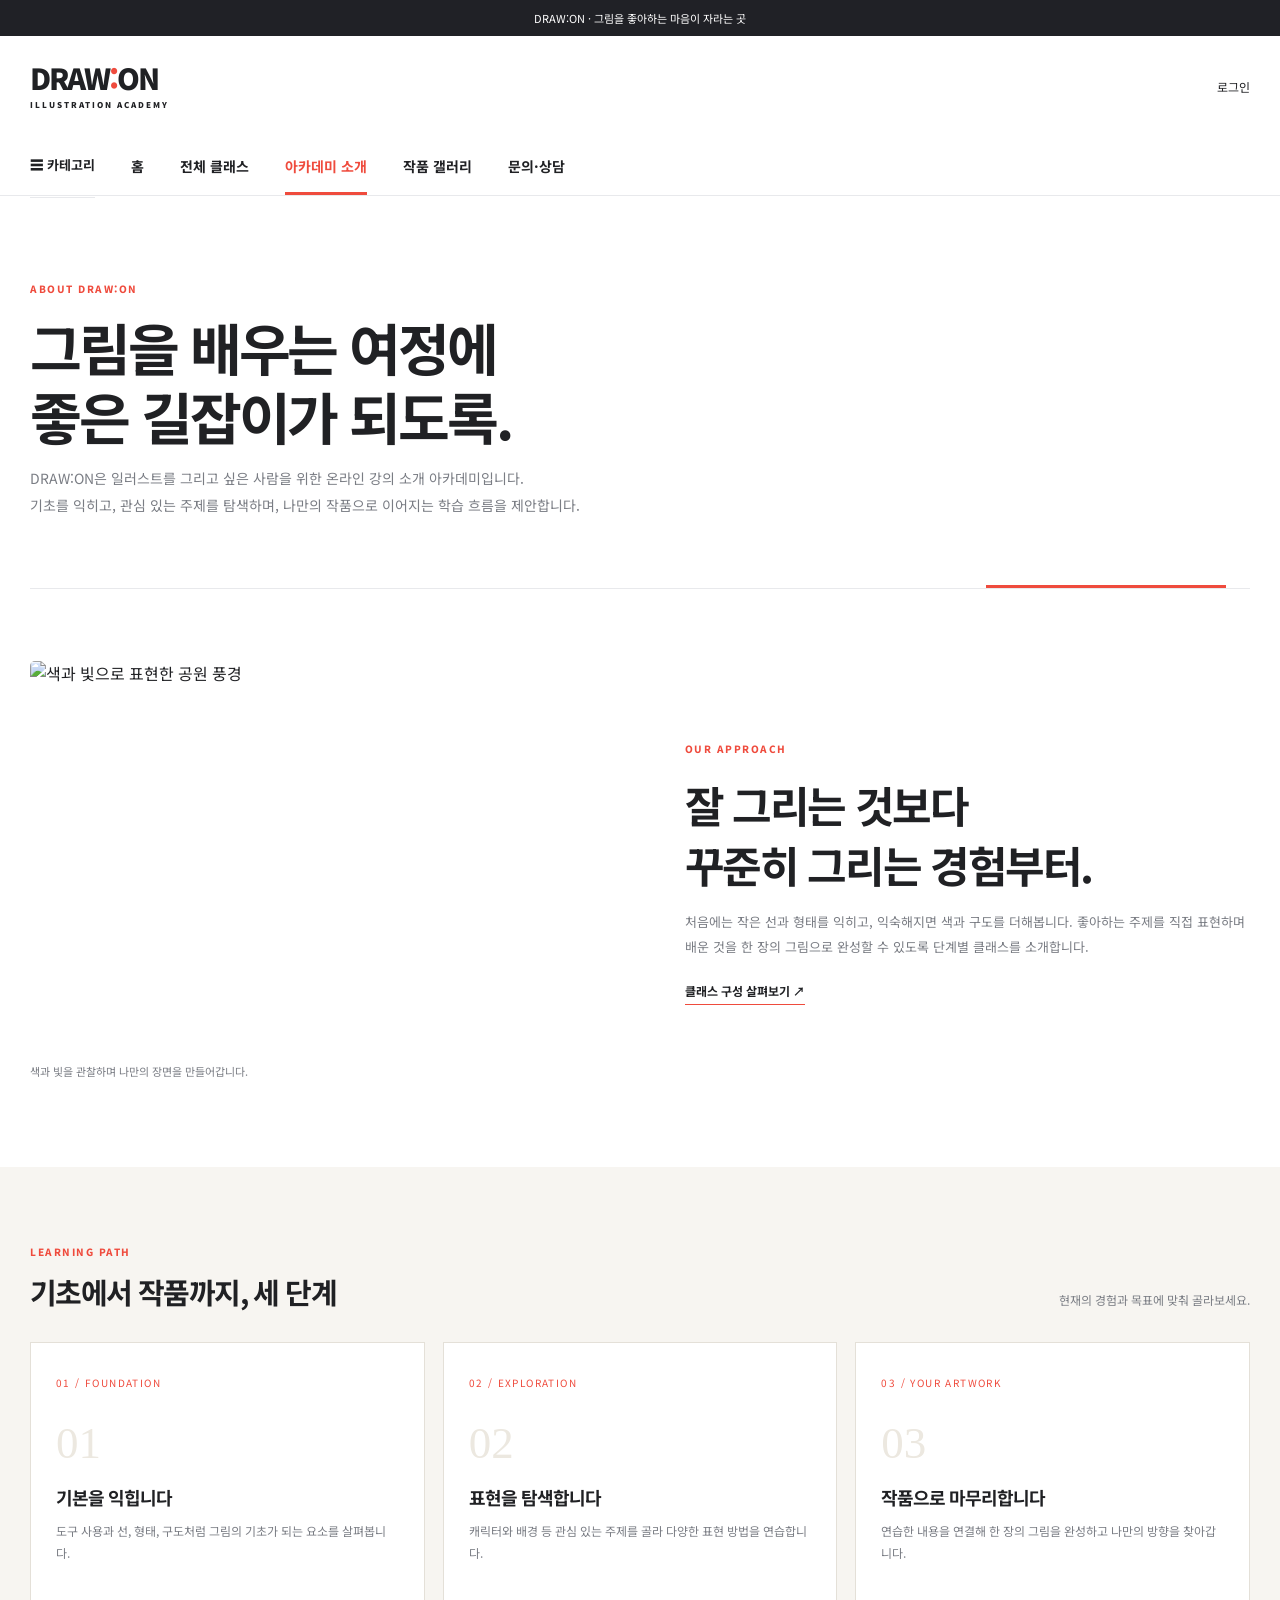
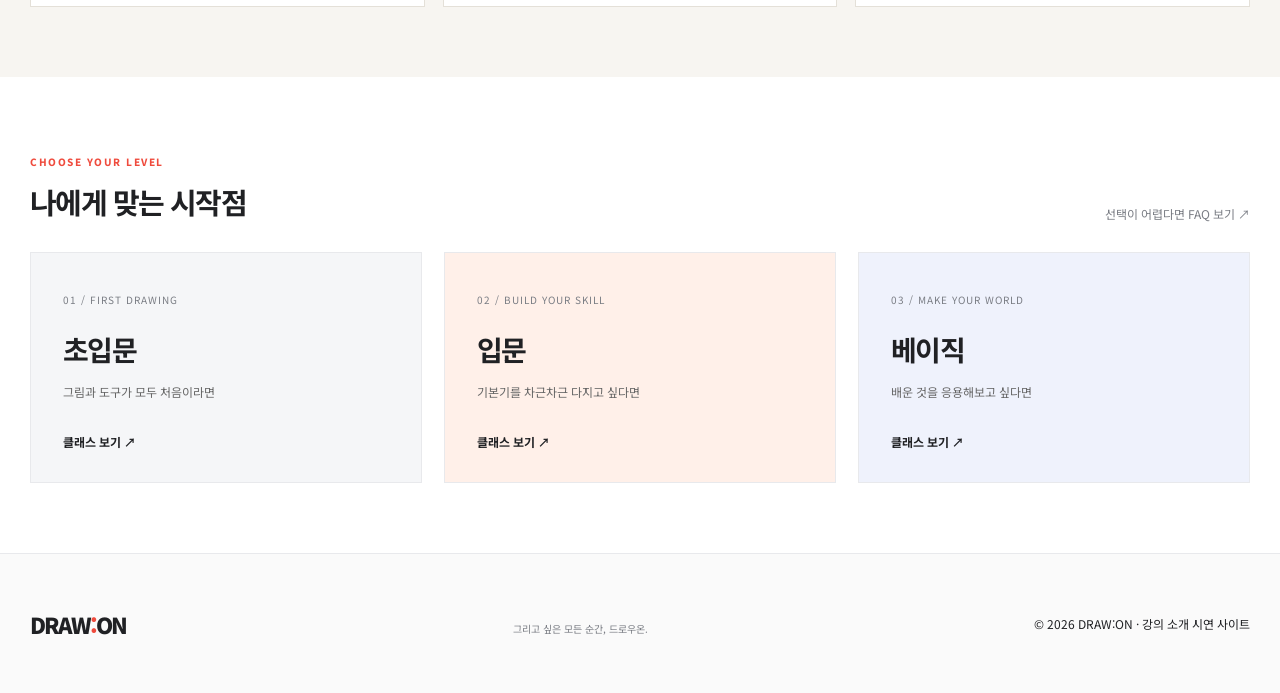
==== academy.html @ dd64b10f "10-23 / 13:17" ====
﻿<!doctype html>
<html lang="ko">
  <head>
    <meta charset="utf-8" />
    <meta name="viewport" content="width=device-width,initial-scale=1" />
    <title>아카데미 소개 | DRAW:ON</title>
    <link rel="icon" type="image/svg+xml" href="img2/favicon.svg" />
    <link rel="stylesheet" href="platform.css" />
  </head>
  <body>
    <div class="announcement">DRAW:ON · 그림을 좋아하는 마음이 자라는 곳</div>
    <header>
      <div class="header-inner">
        <a class="logo" href="index.html"
          >DRAW<span>:</span>ON<small>ILLUSTRATION ACADEMY</small></a
        ><a class="login-link" href="login.html">로그인</a>
      </div>
      <nav>
        <details class="category">
          <summary>☰ 카테고리</summary>
          <div class="mega-menu">
            <div>
              <b>그리고 싶은 것</b
              ><a href="classes.html#character">캐릭터 일러스트</a
              ><a href="classes.html#background">배경·컨셉 아트</a
              ><a href="classes.html#digital">디지털 드로잉</a>
            </div>
            <div>
              <b>나의 시작점</b><a href="classes.html#beginner">초입문 클래스</a
              ><a href="classes.html#beginner">입문 클래스</a
              ><a href="classes.html#beginner">베이직 클래스</a>
            </div>
            <div>
              <b>DRAW:ON</b><a href="gallery.html">작품 갤러리</a
              ><a href="support.html">문의·상담</a>
            </div>
          </div>
        </details>
        <a href="index.html">홈</a><a href="classes.html">전체 클래스</a
        ><a class="active" href="academy.html">아카데미 소개</a
        ><a href="gallery.html">작품 갤러리</a
        ><a href="support.html">문의·상담</a>
      </nav>
    </header>
    <main>
      <section class="page-intro wrap academy-page-intro">
        <span class="eyebrow">ABOUT DRAW:ON</span>
        <h1>그림을 배우는 여정에<br />좋은 길잡이가 되도록.</h1>
        <p>
          DRAW:ON은 일러스트를 그리고 싶은 사람을 위한 온라인 강의 소개
          아카데미입니다.<br />기초를 익히고, 관심 있는 주제를 탐색하며, 나만의
          작품으로 이어지는 학습 흐름을 제안합니다.
        </p>
      </section>
      <section class="wrap academy-overview">
        <figure>
          <img
            src="img2/dandelion_tea-7153125_1920.png"
            alt="색과 빛으로 표현한 공원 풍경"
          />
          <figcaption>
            색과 빛을 관찰하며 나만의 장면을 만들어갑니다.
          </figcaption>
        </figure>
        <div>
          <span class="eyebrow">OUR APPROACH</span>
          <h2>잘 그리는 것보다<br />꾸준히 그리는 경험부터.</h2>
          <p>
            처음에는 작은 선과 형태를 익히고, 익숙해지면 색과 구도를 더해봅니다.
            좋아하는 주제를 직접 표현하며 배운 것을 한 장의 그림으로 완성할 수
            있도록 단계별 클래스를 소개합니다.
          </p>
          <a class="text-link" href="classes.html">클래스 구성 살펴보기 ↗</a>
        </div>
      </section>
      <section class="academy-method">
        <div class="wrap">
          <div class="heading">
            <div>
              <span class="eyebrow">LEARNING PATH</span>
              <h2>기초에서 작품까지, 세 단계</h2>
            </div>
            <p>현재의 경험과 목표에 맞춰 골라보세요.</p>
          </div>
          <div class="academy-steps">
            <article>
              <span>01 / FOUNDATION</span>
              <div class="step-mark">01</div>
              <h3>기본을 익힙니다</h3>
              <p>
                도구 사용과 선, 형태, 구도처럼 그림의 기초가 되는 요소를
                살펴봅니다.
              </p>
            </article>
            <article>
              <span>02 / EXPLORATION</span>
              <div class="step-mark">02</div>
              <h3>표현을 탐색합니다</h3>
              <p>
                캐릭터와 배경 등 관심 있는 주제를 골라 다양한 표현 방법을
                연습합니다.
              </p>
            </article>
            <article>
              <span>03 / YOUR ARTWORK</span>
              <div class="step-mark">03</div>
              <h3>작품으로 마무리합니다</h3>
              <p>
                연습한 내용을 연결해 한 장의 그림을 완성하고 나만의 방향을
                찾아갑니다.
              </p>
            </article>
          </div>
        </div>
      </section>
      <section class="wrap academy-levels">
        <div class="heading">
          <div>
            <span class="eyebrow">CHOOSE YOUR LEVEL</span>
            <h2>나에게 맞는 시작점</h2>
          </div>
          <a href="support.html">선택이 어렵다면 FAQ 보기 ↗</a>
        </div>
        <div class="level-grid">
          <a class="level" href="classes.html#beginner"
            ><span>01 / FIRST DRAWING</span>
            <h3>초입문</h3>
            <p>그림과 도구가 모두 처음이라면</p>
            <b>클래스 보기 ↗</b></a
          ><a class="level" href="classes.html#beginner"
            ><span>02 / BUILD YOUR SKILL</span>
            <h3>입문</h3>
            <p>기본기를 차근차근 다지고 싶다면</p>
            <b>클래스 보기 ↗</b></a
          ><a class="level" href="classes.html#beginner"
            ><span>03 / MAKE YOUR WORLD</span>
            <h3>베이직</h3>
            <p>배운 것을 응용해보고 싶다면</p>
            <b>클래스 보기 ↗</b></a
          >
        </div>
      </section>
    </main>
    <footer>
      <a class="logo" href="index.html">DRAW<span>:</span>ON</a>
      <p>그리고 싶은 모든 순간, 드로우온.</p>
      <span>© 2026 DRAW:ON · 강의 소개 시연 사이트</span>
    </footer>
  </body>
</html>
---- platform.css ----
@import url("https://fonts.googleapis.com/css2?family=Noto+Sans+KR:wght@400;500;600;700;800;900&display=swap");
.mega-menu {
  display: none;
  position: absolute;
  left: 0;
  right: 0;
  top: 159px;
  z-index: 12;
  max-width: 1280px;
  margin: auto;
  padding: 30px;
  background: #fff;
  border: 1px solid var(--line);
  box-shadow: 0 18px 36px #20212416;
  grid-template-columns: repeat(4, 1fr);
  gap: 28px;
}
.mega-menu.open {
  display: grid;
}
.mega-menu div {
  display: flex;
  flex-direction: column;
  gap: 12px;
}
.mega-menu b {
  font-size: 13px;
  margin-bottom: 5px;
}
.mega-menu a {
  font-size: 12px;
  color: var(--muted);
}
.mega-menu a:hover {
  color: var(--accent);
}
.mega-promo {
  padding: 20px;
  background: #fff0ed;
}
.mega-promo span {
  font-size: 9px;
  color: var(--accent);
  letter-spacing: 1px;
}
.mega-promo strong {
  font-size: 18px;
  line-height: 1.5;
}
.category-toggle {
  border: 0;
  background: none;
  font-weight: 800;
  font-size: 14px;
  white-space: nowrap;
}
.category-toggle:hover {
  color: var(--accent);
}
:root {
  --ink: #202124;
  --muted: #7a7d84;
  --accent: #ef4b3d;
  --line: #e8e9ec;
}
html {
  scroll-behavior: smooth;
}
body {
  overflow-x: hidden;
}
.announcement {
  position: relative;
  overflow: hidden;
}
.announcement:after {
  content: "";
  position: absolute;
  inset: 0 auto 0 -35%;
  width: 25%;
  background: linear-gradient(90deg, transparent, #ffffff28, transparent);
  transform: skewX(-24deg);
  animation: shine 7s infinite;
}
.hero-visual img {
  animation: heroReveal 1s both;
}
.hero-text > * {
  animation: rise 0.65s both;
}
.hero-text > *:nth-child(2) {
  animation-delay: 0.08s;
}
.hero-text > *:nth-child(3) {
  animation-delay: 0.15s;
}
.hero-text > *:nth-child(4) {
  animation-delay: 0.22s;
}
.hero-text > *:nth-child(5) {
  animation-delay: 0.3s;
}
.hero:before {
  content: "✦";
  position: absolute;
  z-index: 2;
  top: 11%;
  left: 48%;
  font-size: 26px;
  color: #ffd27a;
  animation: float 4s ease-in-out infinite;
}
.quick-links a {
  transition:
    background 0.25s,
    color 0.25s,
    transform 0.25s;
}
.quick-links a:hover {
  background: #fff4ef;
  transform: translateY(-3px);
}
.quick-links a > b {
  transition: transform 0.3s;
}
.quick-links a:hover > b {
  transform: rotate(-12deg) scale(1.12);
}
.course-card {
  animation: rise 0.6s both;
  animation-delay: calc(var(--card-i, 0) * 55ms);
}
.course-card img {
  transition:
    transform 0.55s cubic-bezier(0.2, 0.8, 0.2, 1),
    filter 0.4s;
}
.course-card:hover img {
  transform: scale(1.08) rotate(-1deg);
  filter: saturate(1.12);
}
.card-bottom b {
  transition: transform 0.25s;
}
.course-card:hover .card-bottom b {
  transform: translate(4px, -4px);
}
.level {
  transition:
    transform 0.3s,
    box-shadow 0.3s;
}
.level:hover {
  transform: translateY(-7px);
  box-shadow: 0 18px 35px #1d24401a;
}
.art-strip a {
  overflow: hidden;
  border-radius: 5px;
}
.art-strip img {
  transition:
    transform 0.65s,
    filter 0.4s;
}
.art-strip a:hover img {
  transform: scale(1.07);
  filter: saturate(1.15);
}
.wide-banner {
  position: relative;
  overflow: hidden;
}
.wide-banner:before,
.wide-banner:after {
  content: "✳";
  position: absolute;
  font-size: 120px;
  color: #fff8;
  animation: spin 24s linear infinite;
}
.wide-banner:before {
  left: 7%;
  top: -30px;
}
.wide-banner:after {
  right: 8%;
  bottom: -52px;
}
.mega-menu {
  animation: drop 0.2s ease-out;
}
.button {
  transition:
    transform 0.2s,
    box-shadow 0.2s,
    background 0.2s;
}
.button:hover {
  transform: translateY(-3px);
  box-shadow: 0 10px 24px #ef4b3d40;
}
.page-intro {
  animation: rise 0.55s both;
}
.gallery-item {
  transition:
    transform 0.3s,
    box-shadow 0.3s;
}
.gallery-item:hover {
  transform: translateY(-5px);
  box-shadow: 0 12px 30px #17182020;
}
.gallery-item img {
  transition: transform 0.45s;
}
.gallery-item:hover img {
  transform: scale(1.035);
}
.login-art img {
  animation: heroReveal 1s both;
}
.course-info {
  animation: rise 0.55s both;
}
@keyframes rise {
  from {
    opacity: 0;
    transform: translateY(18px);
  }
  to {
    opacity: 1;
    transform: translateY(0);
  }
}
@keyframes heroReveal {
  from {
    opacity: 0.4;
    transform: scale(1.04);
  }
  to {
    opacity: 1;
    transform: scale(1);
  }
}
@keyframes float {
  0%,
  100% {
    transform: translateY(0) rotate(0);
  }
  50% {
    transform: translateY(-13px) rotate(18deg);
  }
}
@keyframes shine {
  0%,
  35% {
    left: -35%;
  }
  70%,
  100% {
    left: 120%;
  }
}
@keyframes spin {
  to {
    transform: rotate(360deg);
  }
}
@keyframes drop {
  from {
    opacity: 0;
    transform: translateY(-8px);
  }
  to {
    opacity: 1;
    transform: translateY(0);
  }
}
* {
  box-sizing: border-box;
}
body {
  margin: 0;
  font-family: "Noto Sans KR", sans-serif;
  color: var(--ink);
  background: #fff;
}
a {
  color: inherit;
  text-decoration: none;
}
button,
input,
select {
  font: inherit;
}
button,
a,
input,
select {
  touch-action: manipulation;
}
button {
  cursor: pointer;
}
img {
  display: block;
  width: 100%;
  object-fit: cover;
}
h1,
h2,
h3,
p {
  margin-top: 0;
}
h1,
h2,
h3 {
  letter-spacing: -0.055em;
}
p {
  line-height: 1.9;
}
button {
  color: inherit;
}
a:hover {
  color: var(--accent);
}
.announcement {
  padding: 10px 20px;
  background: #202126;
  color: #fff;
  text-align: center;
  font-size: 11px;
}
.announcement a {
  margin-left: 28px;
  color: #ffb9aa;
}
header {
  background: #fff;
  position: relative;
  z-index: 10;
  border-bottom: 1px solid var(--line);
}
.header-inner {
  max-width: 1280px;
  margin: auto;
  display: flex;
  align-items: center;
  gap: 60px;
  height: 100px;
  padding: 0 30px;
}
.logo {
  font-weight: 900;
  font-size: 29px;
  letter-spacing: -2px;
  line-height: 1;
}
.logo span {
  color: var(--accent);
}
.logo small {
  display: block;
  font-size: 8px;
  letter-spacing: 2px;
  margin-top: 9px;
}
.search {
  display: flex;
  max-width: 440px;
  flex: 1;
  border-bottom: 2px solid #25262a;
}
.search input {
  border: 0;
  width: 100%;
  padding: 12px 0;
  font-size: 13px;
  outline: none;
}
.search button {
  border: 0;
  background: none;
  font-size: 28px;
}
.login-link {
  margin-left: auto;
  font-size: 12px;
  white-space: nowrap;
}
nav {
  max-width: 1280px;
  margin: auto;
  display: flex;
  align-items: center;
  gap: 36px;
  padding: 0 30px;
  height: 59px;
  font-weight: 700;
  font-size: 14px;
}
nav > a {
  height: 100%;
  display: flex;
  align-items: center;
  position: relative;
}
nav .active:after {
  content: "";
  position: absolute;
  bottom: 0;
  height: 3px;
  background: var(--accent);
  width: 100%;
}
.nav-pick {
  margin-left: auto;
  font-size: 12px;
}
.nav-pick span {
  margin-left: 16px;
  font-size: 10px;
  color: var(--accent);
}
#menu {
  display: none;
}
.hero {
  display: grid;
  grid-template-columns: 1fr 1fr;
  background: #241f34;
  color: white;
  min-height: 520px;
  position: relative;
  overflow: hidden;
}
.hero-visual {
  grid-column: 2;
  grid-row: 1;
}
.hero-visual img {
  height: 100%;
  max-height: 600px;
  object-position: center;
}
.hero-text {
  grid-column: 1;
  grid-row: 1;
  padding: 65px 40px 35px max(30px, calc((100vw - 1220px) / 2));
  position: relative;
  background: linear-gradient(90deg, #241f34 85%, transparent);
  z-index: 1;
}
.tag {
  display: inline-block;
  font-size: 10px;
  letter-spacing: 1px;
  border: 1px solid #ffffff66;
  padding: 7px 10px;
}
.hero-overline {
  font-size: 13px;
  margin: 28px 0 12px;
  color: #f6bfb3;
}
.hero h1 {
  font-size: clamp(32px, 3.6vw, 53px);
  line-height: 1.35;
  margin-bottom: 18px;
  font-weight: 900;
}
.hero p:not(.hero-overline) {
  font-size: 13px;
  color: #d2cbd9;
}
.button {
  display: inline-flex;
  justify-content: center;
  align-items: center;
  padding: 16px 24px;
  background: var(--accent);
  color: #fff;
  border: 0;
  font-size: 13px;
  font-weight: 700;
  gap: 20px;
}
.button:hover {
  background: #cf382d;
  color: white;
}
.hero .button {
  margin-top: 12px;
  background: white;
  color: #24212d;
}
.slider-controls {
  display: flex;
  gap: 20px;
  align-items: center;
  margin-top: 30px;
  font-size: 11px;
}
.slider-controls button {
  border: 1px solid #ffffff50;
  background: none;
  color: white;
  width: 30px;
  height: 30px;
  border-radius: 50%;
}
.quick-links {
  max-width: 1220px;
  margin: 30px auto 0;
  display: grid;
  grid-template-columns: repeat(4, 1fr);
  border: 1px solid var(--line);
}
.quick-links a {
  display: flex;
  gap: 16px;
  align-items: center;
  padding: 24px;
  border-right: 1px solid var(--line);
  font-size: 13px;
}
.quick-links a:last-child {
  border: 0;
}
.quick-links b {
  font-size: 29px;
  color: var(--accent);
}
.quick-links span {
  flex: 1;
  font-weight: 700;
}
.quick-links small {
  display: block;
  color: var(--muted);
  font-size: 10px;
  font-weight: 400;
  margin-top: 5px;
}
.wrap {
  max-width: 1220px;
  margin: auto;
  padding: 70px 0;
}
.heading {
  display: flex;
  justify-content: space-between;
  align-items: end;
  gap: 20px;
  margin-bottom: 30px;
}
.heading h2 {
  font-size: 29px;
  margin: 9px 0 0;
}
.heading i {
  color: var(--accent);
  font-style: normal;
}
.heading > a,
.heading > p {
  font-size: 12px;
  margin: 0;
  color: var(--muted);
}
.eyebrow {
  font-size: 10px;
  font-weight: 800;
  letter-spacing: 1.5px;
  color: var(--accent);
}
.course-grid {
  display: grid;
  grid-template-columns: repeat(4, minmax(0, 1fr));
  gap: 22px;
}
.course-card {
  border: 1px solid var(--line);
  border-radius: 7px;
  overflow: hidden;
  transition:
    transform 0.2s,
    box-shadow 0.2s;
}
.course-card:hover {
  transform: translateY(-5px);
  box-shadow: 0 12px 24px #20212410;
  color: inherit;
}
.course-card img {
  aspect-ratio: 1.35;
  transition: transform 0.3s;
}
.course-card:hover img {
  transform: scale(1.025);
}
.card-body {
  padding: 19px;
}
.card-body small {
  color: var(--accent);
  font-size: 10px;
  font-weight: 700;
}
.card-body h3 {
  font-size: 17px;
  line-height: 1.6;
  margin: 9px 0;
  min-height: 54px;
}
.card-body p {
  font-size: 10px;
  color: var(--muted);
}
.card-bottom {
  border-top: 1px solid var(--line);
  padding-top: 14px;
  display: flex;
  justify-content: space-between;
  font-size: 11px;
}
.card-bottom b {
  color: var(--accent);
}
.wide-banner {
  text-align: center;
  background: #e8edff;
  padding: 44px 24px;
  color: #26316a;
}
.wide-banner span {
  font-size: 10px;
  letter-spacing: 2px;
}
.wide-banner h2 {
  font-size: 31px;
  margin: 12px;
}
.wide-banner a {
  font-size: 12px;
}
.level-grid {
  display: grid;
  grid-template-columns: repeat(3, 1fr);
  gap: 22px;
}
.level {
  background: #f5f6f8;
  padding: 32px;
}
.level:nth-child(2) {
  background: #fff0e9;
}
.level:nth-child(3) {
  background: #eff2fc;
}
.level > span {
  font-size: 10px;
  letter-spacing: 1px;
  color: var(--muted);
}
.level h3 {
  font-size: 28px;
  margin: 20px 0 12px;
}
.level p {
  font-size: 12px;
  color: #666;
}
.level b {
  font-size: 12px;
  display: block;
  margin-top: 30px;
}
.gallery-preview {
  background: #f7f7f8;
}
.art-strip {
  display: grid;
  grid-template-columns: repeat(3, 1fr);
  gap: 20px;
}
.art-strip img {
  height: 260px;
  border-radius: 5px;
}
.page-intro {
  padding-top: 65px;
  padding-bottom: 45px;
}
.page-intro h1 {
  font-size: 38px;
  margin: 15px 0;
}
.page-intro p {
  font-size: 13px;
  color: var(--muted);
}
.catalog {
  display: grid;
  grid-template-columns: 190px 1fr;
  gap: 40px;
  padding-top: 5px;
}
.catalog aside h3 {
  font-size: 14px;
  margin-top: 22px;
}
.catalog aside button {
  display: flex;
  justify-content: space-between;
  width: 100%;
  padding: 14px 12px;
  background: none;
  border: 0;
  text-align: left;
  font-size: 12px;
}
.catalog aside button.selected {
  background: #fff0ed;
  color: var(--accent);
  font-weight: 700;
}
.catalog select {
  width: 100%;
  padding: 12px;
  border: 1px solid var(--line);
  background: white;
  font-size: 12px;
}
.catalog .course-grid {
  grid-template-columns: repeat(3, minmax(0, 1fr));
}
.catalog-toolbar {
  display: flex;
  align-items: center;
  justify-content: space-between;
  margin-bottom: 20px;
  font-size: 12px;
}
.catalog-toolbar p {
  margin: 0;
}
.catalog-toolbar input {
  padding: 10px;
  border: 1px solid var(--line);
  font-size: 12px;
}
.empty {
  padding: 80px 20px;
  background: #f8f8f8;
  text-align: center;
  color: var(--muted);
}
.academy-hero {
  position: relative;
  background: #172b25;
  height: 490px;
  color: white;
  overflow: hidden;
}
.academy-hero img {
  height: 100%;
  opacity: 0.48;
  object-position: center 45%;
}
.academy-hero > div {
  position: absolute;
  inset: 0;
  display: flex;
  flex-direction: column;
  justify-content: center;
  align-items: center;
  text-align: center;
}
.academy-hero h1 {
  font-size: 48px;
  line-height: 1.4;
  margin: 18px;
}
.academy-hero p {
  font-size: 13px;
}
.academy-hero .eyebrow {
  color: #ffe29b;
}
.split {
  display: grid;
  grid-template-columns: 1fr 1fr;
  gap: 65px;
  align-items: center;
}
.split img {
  height: 430px;
  border-radius: 5px;
}
.split h2 {
  font-size: 34px;
  margin: 18px 0;
}
.split p {
  font-size: 13px;
  color: var(--muted);
  margin-bottom: 25px;
}
.masonry {
  columns: 3;
  column-gap: 24px;
  padding-top: 0;
}
.gallery-item {
  display: block;
  width: 100%;
  border: 0;
  padding: 0;
  margin-bottom: 25px;
  background: #f5f5f5;
  text-align: left;
  break-inside: avoid;
}
.gallery-item img {
  height: auto;
}
.gallery-item span {
  display: block;
  padding: 20px;
  font-size: 10px;
  color: var(--muted);
}
.gallery-item b {
  display: block;
  margin-top: 6px;
  color: var(--ink);
  font-size: 14px;
}
dialog {
  border: 0;
  padding: 25px;
  max-width: 85vw;
  max-height: 90vh;
}
dialog::backdrop {
  background: #000b;
}
dialog img {
  max-height: 72vh;
  object-fit: contain;
}
dialog p {
  font-size: 13px;
  margin: 15px 0 0;
}
#close-art {
  position: absolute;
  right: 5px;
  top: 0;
  background: white;
  border: 0;
  font-size: 28px;
}
.support-grid {
  display: grid;
  grid-template-columns: 1.4fr 1fr;
  gap: 70px;
  padding-top: 0;
}
.support-grid h2 {
  font-size: 24px;
}
details {
  border-bottom: 1px solid var(--line);
}
summary {
  display: flex;
  justify-content: space-between;
  gap: 20px;
  padding: 22px 0;
  font-size: 13px;
  cursor: pointer;
  list-style: none;
}
summary::-webkit-details-marker {
  display: none;
}
details p {
  font-size: 12px;
  color: var(--muted);
  padding-bottom: 15px;
}
.consult {
  background: #f5f6f8;
  padding: 30px;
}
.consult h2 {
  margin: 15px 0 25px;
}
label {
  display: block;
  font-size: 12px;
  font-weight: 600;
  margin: 15px 0;
}
label select,
label input {
  display: block;
  width: 100%;
  padding: 13px;
  margin-top: 9px;
  border: 1px solid #dadddf;
  background: white;
  border-radius: 2px;
  font-size: 12px;
}
.consult .button {
  width: 100%;
  margin-top: 15px;
}
.consult > p {
  font-size: 10px;
  color: var(--muted);
}
.breadcrumb {
  padding: 30px 0;
  font-size: 11px;
  color: var(--muted);
}
.course-detail {
  display: grid;
  grid-template-columns: 1.35fr 1fr;
  gap: 55px;
  padding-top: 0;
  align-items: start;
}
.course-detail > div > img {
  border-radius: 6px;
  max-height: 580px;
}
.course-info {
  position: sticky;
  top: 25px;
}
.course-info .tag {
  border-color: var(--accent);
  color: var(--accent);
}
.course-info > p {
  font-size: 13px;
  color: var(--muted);
  margin: 18px 0;
}
.course-info h1 {
  font-size: 33px;
  line-height: 1.45;
}
.course-info dl {
  display: grid;
  grid-template-columns: 100px 1fr;
  border-top: 1px solid var(--line);
  padding-top: 20px;
  gap: 14px;
  font-size: 12px;
}
.course-info dt {
  color: var(--muted);
}
.course-info dd {
  margin: 0;
}
.course-info .button,
.secondary-button {
  display: block;
  width: 100%;
  text-align: center;
  margin-top: 10px;
}
.secondary-button {
  padding: 15px;
  border: 1px solid var(--line);
  font-size: 12px;
}
.course-info > small {
  display: block;
  margin-top: 15px;
  font-size: 10px;
  color: var(--muted);
}
.lesson-overview {
  padding-top: 45px;
}
.lesson-overview h2 {
  font-size: 23px;
  margin-top: 30px;
}
.lesson-overview > p {
  font-size: 13px;
  color: var(--muted);
}
.login-layout {
  display: grid;
  grid-template-columns: 1fr 1fr;
  min-height: 650px;
}
.login-art {
  position: relative;
  background: #31294b;
}
.login-art img {
  height: 100%;
  position: absolute;
  opacity: 0.6;
}
.login-art > div {
  position: absolute;
  bottom: 55px;
  left: 12%;
  color: white;
}
.login-art span {
  font-size: 11px;
  letter-spacing: 2px;
}
.login-art h2 {
  font-size: 40px;
  margin: 16px 0;
}
.login-form {
  max-width: 400px;
  width: 100%;
  padding: 65px 25px;
  margin: auto;
}
.login-form h1 {
  font-size: 28px;
  margin: 35px 0 10px;
}
.login-form > p {
  font-size: 12px;
  color: var(--muted);
}
.demo-note {
  padding: 12px;
  background: #fff2eb;
  color: #9a5837;
  font-size: 10px;
  line-height: 1.8;
  margin: 25px 0;
}
.login-form .button {
  width: 100%;
  margin-top: 10px;
}
.login-form > a:last-child {
  font-size: 12px;
}
footer {
  border-top: 1px solid var(--line);
  padding: 45px max(25px, calc((100vw - 1220px) / 2));
  display: flex;
  justify-content: space-between;
  gap: 40px;
  background: #fafafa;
}
footer p {
  font-size: 10px;
  color: var(--muted);
  margin-top: 20px;
}
footer > div > a:not(.logo) {
  font-size: 11px;
  margin-right: 23px;
}
a:focus-visible,
button:focus-visible {
  outline: 3px solid #f0a99e;
  outline-offset: 4px;
}
@media (max-width: 1000px) {
  .wrap {
    margin: 0 25px;
  }
  .quick-links {
    margin: 25px;
  }
  .header-inner {
    gap: 30px;
  }
  .course-grid {
    grid-template-columns: repeat(2, 1fr);
  }
  .catalog .course-grid {
    grid-template-columns: repeat(2, 1fr);
  }
  .quick-links a {
    padding: 18px 12px;
  }
  .quick-links b {
    font-size: 22px;
  }
  .quick-links span {
    font-size: 11px;
  }
  nav {
    gap: 25px;
  }
  .nav-pick span {
    display: none;
  }
  .hero-text {
    padding-left: 30px;
  }
  .art-strip img {
    height: 210px;
  }
  .support-grid {
    gap: 30px;
  }
  .course-detail {
    gap: 30px;
  }
}
@media (max-width: 650px) {
  .announcement {
    font-size: 9px;
  }
  .announcement a {
    display: none;
  }
  .header-inner {
    height: 78px;
    padding: 0 20px;
    gap: 15px;
  }
  .logo {
    font-size: 25px;
  }
  .logo small {
    font-size: 6px;
  }
  .search {
    display: none;
  }
  .login-link {
    font-size: 10px;
  }
  #menu {
    display: block;
    border: 0;
    background: none;
    font-size: 23px;
  }
  nav {
    height: auto;
    padding: 0 20px;
    gap: 24px;
    overflow: auto;
    white-space: nowrap;
    font-size: 12px;
  }
  nav > a {
    padding: 17px 0;
  }
  .nav-pick {
    display: none;
  }
  nav.open {
    display: flex;
    flex-wrap: wrap;
    gap: 0;
  }
  nav.open > a {
    width: 50%;
    padding: 17px 12px;
  }
  .hero {
    display: flex;
    min-height: 590px;
    align-items: end;
  }
  .hero-visual {
    position: absolute;
    inset: 0;
  }
  .hero-visual img {
    height: 100%;
    max-height: none;
  }
  .hero:after {
    content: "";
    position: absolute;
    inset: 0;
    background: linear-gradient(0deg, #201b32 3%, #201b32bc 55%, #201b3210);
  }
  .hero-text {
    background: none;
    padding: 140px 25px 30px;
    z-index: 1;
  }
  .hero h1 {
    font-size: 37px;
  }
  .hero-overline {
    font-size: 11px;
  }
  .quick-links {
    grid-template-columns: 1fr 1fr;
    margin: 20px;
    border: 0;
    gap: 8px;
  }
  .quick-links a {
    border: 1px solid var(--line) !important;
    padding: 15px 10px;
    gap: 9px;
  }
  .quick-links a > b {
    font-size: 23px;
  }
  .wrap {
    margin: 0 20px;
    padding: 45px 0;
  }
  .heading {
    align-items: start;
    gap: 15px;
  }
  .heading h2 {
    font-size: 23px;
  }
  .heading > a {
    white-space: nowrap;
    font-size: 10px;
    margin-top: 25px;
  }
  .heading > p {
    display: none;
  }
  .course-grid {
    gap: 13px;
  }
  .card-body {
    padding: 13px;
  }
  .card-body h3 {
    font-size: 14px;
    min-height: 65px;
  }
  .card-body p {
    font-size: 9px;
  }
  .card-bottom {
    font-size: 9px;
  }
  .wide-banner {
    padding: 35px 20px;
  }
  .wide-banner h2 {
    font-size: 24px;
    line-height: 1.5;
  }
  .level-grid {
    grid-template-columns: 1fr;
    gap: 12px;
  }
  .level {
    padding: 25px;
  }
  .level h3 {
    margin: 12px 0;
    font-size: 24px;
  }
  .level b {
    margin-top: 20px;
  }
  .art-strip {
    gap: 10px;
    grid-template-columns: 1fr 1fr;
  }
  .art-strip a:last-child {
    display: none;
  }
  .art-strip img {
    height: 210px;
  }
  .page-intro h1 {
    font-size: 29px;
  }
  .page-intro p {
    font-size: 12px;
  }
  .catalog {
    display: block;
    padding-top: 0;
  }
  .catalog aside {
    display: flex;
    gap: 7px;
    flex-wrap: wrap;
    margin-bottom: 25px;
  }
  .catalog aside h3 {
    display: none;
  }
  .catalog aside button {
    width: auto;
    border: 1px solid var(--line);
    padding: 9px 12px;
  }
  .catalog aside button span {
    display: none;
  }
  .catalog aside select {
    width: 100%;
    margin-top: 8px;
  }
  .catalog-toolbar input {
    width: 145px;
  }
  .academy-hero {
    height: 430px;
  }
  .academy-hero h1 {
    font-size: 34px;
  }
  .split {
    grid-template-columns: 1fr;
    gap: 25px;
  }
  .split img {
    height: 310px;
  }
  .split h2 {
    font-size: 29px;
  }
  .masonry {
    columns: 2;
    column-gap: 12px;
  }
  .gallery-item {
    margin-bottom: 12px;
  }
  .gallery-item span {
    padding: 13px;
  }
  .gallery-item b {
    font-size: 11px;
  }
  .support-grid {
    grid-template-columns: 1fr;
    gap: 35px;
  }
  .course-detail {
    grid-template-columns: 1fr;
    gap: 30px;
  }
  .course-info {
    position: static;
    grid-row: 1;
  }
  .course-info h1 {
    font-size: 29px;
  }
  .breadcrumb {
    padding: 22px 0;
  }
  .login-layout {
    display: block;
    min-height: 0;
  }
  .login-art {
    display: none;
  }
  .login-form {
    padding: 45px 25px;
  }
  footer {
    flex-direction: column;
    padding: 35px 25px;
    gap: 15px;
  }
  footer > div > a:not(.logo) {
    font-size: 10px;
    margin-right: 12px;
  }
}
@media (prefers-reduced-motion: reduce) {
  * {
    transition: none !important;
  }
}
.top-ten {
  padding-top: 50px;
  padding-bottom: 70px;
}
.top-rail {
  display: grid;
  grid-auto-flow: column;
  grid-auto-columns: minmax(260px, 1fr);
  gap: 18px;
  overflow-x: auto;
  scroll-snap-type: x mandatory;
  padding: 4px 2px 16px;
}
.top-item {
  display: grid;
  grid-template-columns: 28px 115px 1fr;
  align-items: center;
  gap: 13px;
  border-top: 1px solid var(--line);
  padding-top: 16px;
  scroll-snap-align: start;
}
.top-item em {
  font: italic 20px Georgia;
  color: var(--accent);
}
.top-item img {
  width: 115px;
  height: 85px;
  border-radius: 4px;
}
.top-item div {
  min-width: 0;
}
.top-item small,
.top-item span {
  display: block;
  font-size: 9px;
  color: var(--muted);
}
.top-item b {
  display: block;
  font-size: 13px;
  line-height: 1.45;
  margin: 7px 0;
  white-space: normal;
}
.top-item:hover {
  color: var(--ink);
}
.top-item:hover b {
  color: var(--accent);
}
.review-band {
  display: grid;
  grid-template-columns: 270px 1fr;
  gap: 35px;
  align-items: center;
  background: #f5f6f8;
  padding: 48px max(25px, calc((100vw - 1220px) / 2));
  overflow: hidden;
}
.review-title h2 {
  font-size: 28px;
  line-height: 1.45;
  margin: 12px 0;
}
.review-title p {
  font-size: 10px;
  color: var(--muted);
}
.review-title button {
  border: 1px solid #cfd1d5;
  border-radius: 30px;
  background: white;
  padding: 9px 14px;
  font-size: 10px;
}
.review-window {
  overflow: hidden;
  mask-image: linear-gradient(
    90deg,
    transparent,
    #000 4%,
    #000 96%,
    transparent
  );
}
.review-track {
  display: flex;
  width: max-content;
  gap: 15px;
  animation: reviewScroll 42s linear infinite;
}
.review-track.paused,
.review-track.hover-paused {
  animation-play-state: paused;
}
.review-card {
  position: relative;
  background: white;
  border: 1px solid var(--line);
  border-radius: 7px;
  width: 260px;
  min-height: 175px;
  padding: 23px;
  box-shadow: 0 5px 15px #20212408;
}
.review-card > span {
  position: absolute;
  right: 17px;
  top: 8px;
  color: #f3d8d3;
  font: 48px Georgia;
}
.review-card h3 {
  font-size: 16px;
  margin: 8px 0;
}
.review-card p {
  font-size: 11px;
  line-height: 1.7;
  color: #65686d;
  min-height: 40px;
}
.review-card small {
  font-size: 9px;
  color: #96989d;
}
.review-card b {
  position: absolute;
  right: 17px;
  bottom: 18px;
  color: #f3a83a;
  font-size: 10px;
  letter-spacing: 1px;
}
@keyframes reviewScroll {
  to {
    transform: translateX(-50%);
  }
}
.review-window:focus-within .review-track {
  animation-play-state: paused;
}
@media (max-width: 650px) {
  .review-band {
    display: block;
    padding: 38px 20px;
  }
  .review-title {
    margin-bottom: 20px;
  }
  .review-title h2 {
    font-size: 23px;
  }
  .review-card {
    width: 235px;
    min-height: 165px;
  }
  .review-track {
    animation-duration: 34s;
  }
}
.hero-visual {
  position: relative;
  overflow: hidden;
}
.hero-visual:after {
  content: "";
  position: absolute;
  inset: -25%;
  background: linear-gradient(
    120deg,
    transparent 25%,
    #ffffff0b 50%,
    transparent 75%
  );
  transform: translateX(-100%);
  animation: heroLight 14s ease-in-out infinite;
  pointer-events: none;
}
.hero-visual img {
  animation:
    heroReveal 1s both,
    heroDrift 24s ease-in-out infinite alternate;
  transition:
    opacity 0.4s,
    filter 0.4s;
  transform-origin: center;
}
.hero-visual.changing img {
  opacity: 0.12;
  filter: blur(3px);
}
@keyframes heroDrift {
  from {
    transform: scale(1.015) translate3d(0, 0, 0);
  }
  to {
    transform: scale(1.055) translate3d(-1.2%, 0.5%, 0);
  }
}
@keyframes heroLight {
  0%,
  45% {
    transform: translateX(-100%);
  }
  75%,
  100% {
    transform: translateX(100%);
  }
}
@media (prefers-reduced-motion: reduce) {
  .hero-visual:after,
  .hero-visual img {
    animation: none !important;
  }
}
.hero-visual:after {
  opacity: 0.35;
}
.hero {
  height: 520px;
  min-height: 0;
  display: block;
  overflow: hidden;
  background: #201b32;
}
.hero-slides {
  height: 100%;
  position: relative;
}
.hero-slides figure {
  position: absolute;
  inset: 0;
  margin: 0;
  opacity: 0;
  animation: heroCycle 18s infinite;
}
.hero-slides figure:nth-child(2) {
  animation-delay: 6s;
}
.hero-slides figure:nth-child(3) {
  animation-delay: 12s;
}
.hero-slides figure img {
  height: 100%;
  object-fit: cover;
  object-position: center 40%;
  animation: heroPan 18s ease-in-out infinite;
}
.hero-slides figure:after {
  content: "";
  position: absolute;
  inset: 0;
  background: linear-gradient(
    90deg,
    #171629e8 0%,
    #171629a6 43%,
    transparent 82%
  );
}
.hero-slides figcaption {
  position: absolute;
  z-index: 1;
  left: max(30px, calc((100vw - 1220px) / 2));
  top: 50%;
  transform: translateY(-50%);
  color: white;
}
.hero-slides figcaption > span {
  font-size: 11px;
  letter-spacing: 2px;
  color: #ffb4a4;
}
.hero-slides h1 {
  font-size: clamp(34px, 4vw, 54px);
  line-height: 1.4;
  margin: 20px 0;
}
.hero-slides p {
  color: #eee;
  font-size: 13px;
}
.hero-dots {
  position: absolute;
  z-index: 2;
  bottom: 25px;
  left: 50%;
  display: flex;
  gap: 8px;
}
.hero-dots i {
  width: 7px;
  height: 7px;
  border-radius: 50%;
  background: #ffffff70;
  animation: dotCycle 18s infinite;
}
.hero-dots i:nth-child(2) {
  animation-delay: 6s;
}
.hero-dots i:nth-child(3) {
  animation-delay: 12s;
}
@keyframes heroCycle {
  0%,
  3% {
    opacity: 0;
  }
  7%,
  29% {
    opacity: 1;
  }
  34%,
  100% {
    opacity: 0;
  }
}
@keyframes heroPan {
  0%,
  34% {
    transform: scale(1.04) translateX(0);
  }
  34%,
  100% {
    transform: scale(1.04) translateX(-1.5%);
  }
}
@keyframes dotCycle {
  0%,
  30%,
  100% {
    background: #ffffff70;
    transform: scale(1);
  }
  8%,
  25% {
    background: #fff;
    transform: scale(1.4);
  }
}
.review-track {
  width: max-content;
  animation: reviewScroll 38s linear infinite;
}
.review-window:hover .review-track {
  animation-play-state: paused;
}
.gallery-grid {
  display: grid;
  grid-template-columns: repeat(3, 1fr);
  gap: 20px;
}
.gallery-grid figure {
  margin: 0;
}
.gallery-grid img {
  height: 260px;
  border-radius: 5px;
}
.gallery-grid figcaption {
  padding: 12px;
  font-size: 12px;
}
.filters {
  display: flex;
  gap: 10px;
  margin-bottom: 24px;
}
.filters a {
  padding: 9px 14px;
  border: 1px solid var(--line);
  border-radius: 30px;
  font-size: 12px;
}
.filters a:hover {
  background: #fff0ed;
  color: var(--accent);
}
@media (max-width: 650px) {
  .hero {
    height: 570px;
  }
  .hero-slides figure img {
    object-position: 58% center;
  }
  .hero-slides figcaption {
    left: 24px;
    right: 18px;
    top: 57%;
  }
  .hero-slides h1 {
    font-size: 34px;
  }
  .gallery-grid {
    grid-template-columns: repeat(2, 1fr);
    gap: 10px;
  }
  .gallery-grid img {
    height: 190px;
  }
}
@media (prefers-reduced-motion: reduce) {
  .hero-slides figure,
  .hero-slides figure img,
  .hero-dots i,
  .review-track {
    animation-play-state: paused;
  }
}

/* Keep the search action readable when the header flexes. */
@media (min-width: 651px) {
  .header-inner {
    gap: clamp(20px, 3.2vw, 60px);
  }
  .search {
    min-width: 0;
    max-width: 500px;
  }
  .search input {
    min-width: 0;
    flex: 1 1 auto;
  }
  .search button {
    flex: 0 0 auto;
    min-width: 76px;
    padding: 8px 12px;
    font-size: 14px;
    line-height: 1;
    white-space: nowrap;
    word-break: keep-all;
  }
  .login-link {
    margin-left: auto;
  }
}
@media (min-width: 651px) and (max-width: 1000px) {
  .header-inner {
    gap: 20px;
    padding: 0 22px;
  }
  .search {
    max-width: none;
  }
}

/* Remove the decorative floating star from the hero. */
.hero:before {
  content: none;
  display: none;
}
.hero-slides:before {
  content: none;
  display: none;
}

/* Shared polish for the static, multi-page academy site. */
header nav {
  position: relative;
}
nav > a,
nav > details > summary {
  display: flex;
  align-items: center;
  min-height: 52px;
  white-space: nowrap;
  transition: color 0.2s ease;
}
nav > a.active {
  color: var(--accent);
}
.category {
  position: relative;
}
.category > summary {
  cursor: pointer;
  list-style: none;
}
.category > summary::-webkit-details-marker {
  display: none;
}
.category[open] > summary,
.category > summary:hover {
  color: var(--accent);
}
.category .mega-menu {
  display: none;
  position: absolute;
  top: 100%;
  left: 0;
  right: auto;
  width: min(780px, calc(100vw - 40px));
  max-width: none;
  grid-template-columns: repeat(3, minmax(0, 1fr));
  padding: 28px;
  border: 1px solid var(--line);
  border-radius: 0 0 8px 8px;
  background: white;
  box-shadow: 0 20px 45px #20212418;
}
.category[open] .mega-menu {
  display: grid;
}
.category .mega-menu div {
  display: flex;
  flex-direction: column;
  gap: 13px;
}
.category .mega-menu b {
  font-size: 12px;
}
.category .mega-menu a {
  color: var(--muted);
  font-size: 12px;
}
.category .mega-menu a:hover {
  color: var(--accent);
}
.page-intro {
  position: relative;
  padding-top: 90px;
  padding-bottom: 62px;
  border-bottom: 1px solid var(--line);
}
.page-intro:after {
  content: "";
  position: absolute;
  right: 2%;
  bottom: 0;
  width: min(33vw, 330px);
  height: 3px;
  background: var(--accent);
}
.page-intro h1 {
  max-width: 850px;
  font-size: clamp(34px, 4.4vw, 58px);
  line-height: 1.22;
}
.page-intro p {
  font-size: 14px;
}
.filters a {
  transition: 0.2s ease;
}
.filters a:focus,
.filters a:hover {
  border-color: var(--accent);
  background: #fff0ed;
  color: var(--accent);
}
.gallery-grid figure {
  overflow: hidden;
  border-radius: 7px;
  background: #fff;
  box-shadow: 0 8px 24px #2021240d;
}
.gallery-grid img {
  transition: transform 0.5s ease;
}
.gallery-grid figure:hover img {
  transform: scale(1.035);
}
.gallery-grid figcaption {
  padding: 15px 17px 18px;
  color: var(--muted);
}
.course-detail {
  padding-top: 58px;
  padding-bottom: 88px;
}
.course-detail > div > img {
  width: 100%;
}
.course-info {
  padding: 30px;
  border: 1px solid var(--line);
  border-radius: 8px;
  background: #fff;
  box-shadow: 0 14px 34px #2021240d;
}
.course-info .tag {
  display: inline-block;
  padding: 7px 11px;
  border: 1px solid #f3bbb4;
  border-radius: 30px;
  font-size: 11px;
}
.lesson-overview details,
main.wrap details,
main > .wrap details {
  border-bottom: 1px solid var(--line);
  padding: 18px 2px;
}
details summary {
  cursor: pointer;
}
details summary::marker {
  color: var(--accent);
}
.lesson-overview details p,
main > .wrap details p {
  margin: 14px 0 0;
  color: var(--muted);
  font-size: 13px;
}
.academy-hero {
  min-height: 470px;
}
.academy-hero > div {
  max-width: 1220px;
}
.academy-hero h1 {
  font-size: clamp(38px, 5vw, 62px);
  line-height: 1.25;
}
.login-layout {
  background: #f8f6f2;
}
.login-art {
  min-height: 620px;
  overflow: hidden;
}
.login-art:after {
  content: "";
  position: absolute;
  inset: 0;
  background: linear-gradient(0deg, #171629d9, transparent 72%);
}
.login-art > div {
  z-index: 1;
}
.login-form {
  padding: 58px 34px;
}
.login-form label {
  display: block;
  margin: 18px 0;
  font-size: 12px;
  font-weight: 700;
}
.login-form input {
  display: block;
  width: 100%;
  height: 48px;
  margin-top: 8px;
  padding: 0 14px;
  border: 1px solid var(--line);
  border-radius: 4px;
  background: white;
  font-size: 13px;
}
.login-form input:focus {
  outline: 2px solid #ef4b3d55;
  border-color: var(--accent);
}
footer {
  align-items: center;
}
footer .logo {
  font-size: 22px;
}
footer > span {
  font-size: 12px;
}
@media (max-width: 1000px) {
  .wrap {
    margin-left: 24px;
    margin-right: 24px;
  }
  .course-grid {
    grid-template-columns: repeat(2, minmax(0, 1fr));
  }
  .header-inner {
    gap: 22px;
  }
  nav {
    gap: 20px;
    overflow-x: auto;
  }
}
@media (max-width: 650px) {
  .wrap {
    padding-top: 48px;
    padding-bottom: 48px;
  }
  .page-intro {
    padding-top: 58px;
    padding-bottom: 38px;
  }
  .page-intro h1 {
    font-size: 34px;
  }
  .page-intro:after {
    width: 28%;
  }
  nav {
    gap: 22px;
  }
  .category .mega-menu {
    position: fixed;
    top: 185px;
    left: 16px;
    grid-template-columns: 1fr 1fr;
    padding: 20px;
  }
  .gallery-grid {
    grid-template-columns: 1fr 1fr;
  }
  .gallery-grid img {
    height: 180px;
  }
  .course-detail {
    grid-template-columns: 1fr;
    gap: 24px;
  }
  .course-info {
    position: static;
  }
  .academy-hero {
    min-height: 400px;
  }
  .login-layout {
    grid-template-columns: 1fr;
  }
  .login-art {
    min-height: 300px;
  }
  .login-form {
    padding: 48px 26px;
  }
  footer {
    flex-wrap: wrap;
  }
}

/* Academy story and support guidance pages */
.academy-intro {
  display: grid;
  grid-template-columns: 0.9fr 1.1fr;
  align-items: center;
  gap: clamp(35px, 7vw, 100px);
  padding-top: 100px;
  padding-bottom: 100px;
}
.academy-intro-copy h2 {
  margin: 18px 0;
  font-size: clamp(30px, 3.4vw, 44px);
  line-height: 1.4;
}
.academy-intro-copy p {
  max-width: 440px;
  color: var(--muted);
  font-size: 14px;
}
.academy-image {
  margin: 0;
}
.academy-image img {
  width: 100%;
  height: 360px;
  border-radius: 6px;
}
.academy-image figcaption {
  padding-top: 12px;
  color: var(--muted);
  font-size: 11px;
}
.academy-method {
  background: #f7f5f1;
}
.academy-steps {
  display: grid;
  grid-template-columns: repeat(3, 1fr);
  gap: 18px;
}
.academy-steps article {
  position: relative;
  min-height: 265px;
  padding: 25px;
  border: 1px solid #e4e0d8;
  background: white;
}
.academy-steps article > span {
  font-size: 10px;
  letter-spacing: 1.4px;
  color: var(--accent);
}
.step-mark {
  margin: 29px 0 18px;
  color: #ece8e0;
  font-family: Georgia, serif;
  font-size: 45px;
  line-height: 1;
}
.academy-steps h3 {
  margin-bottom: 10px;
  font-size: 18px;
}
.academy-steps p {
  margin: 0;
  color: var(--muted);
  font-size: 12px;
}
.academy-levels .level {
  display: block;
  border: 1px solid var(--line);
}
.academy-cta {
  padding: 72px 20px;
  background: #202126;
  color: white;
  text-align: center;
}
.academy-cta h2 {
  margin: 13px 0;
  font-size: clamp(28px, 4vw, 42px);
}
.academy-cta p {
  color: #c3c3c7;
  font-size: 13px;
}
.academy-cta .eyebrow {
  color: #ffb4a4;
}
.academy-cta .button {
  margin-top: 14px;
  background: var(--accent);
  color: white;
}
.support-intro {
  padding-bottom: 40px;
}
.support-shortcuts {
  display: flex;
  flex-wrap: wrap;
  gap: 10px;
  margin-top: 30px;
}
.support-shortcuts a {
  padding: 12px 16px;
  border: 1px solid var(--line);
  border-radius: 3px;
  background: #fff;
  font-size: 12px;
}
.support-shortcuts b {
  padding-left: 15px;
  color: var(--accent);
}
.support-layout {
  display: grid;
  grid-template-columns: minmax(0, 1.5fr) minmax(280px, 0.8fr);
  align-items: start;
  gap: clamp(35px, 6vw, 80px);
  padding-top: 55px;
}
.support-faq .heading {
  align-items: end;
}
.support-faq .heading h2 {
  margin-top: 10px;
}
.faq-count {
  color: var(--muted);
  font-size: 11px;
}
.support-faq details {
  border-top: 1px solid var(--line);
  border-bottom: 0;
}
.support-faq summary {
  align-items: center;
  padding: 22px 4px;
}
.support-faq summary span {
  display: flex;
  align-items: center;
  gap: 14px;
  font-weight: 700;
}
.support-faq summary i {
  color: var(--accent);
  font-size: 10px;
  font-style: normal;
  letter-spacing: 1px;
}
.support-faq summary > b {
  color: var(--accent);
  font-size: 19px;
  font-weight: 400;
  transition: transform 0.2s;
}
.support-faq details[open] summary > b {
  transform: rotate(45deg);
}
.support-faq details p {
  padding: 0 35px 18px;
  margin: 0;
  font-size: 13px;
}
.support-aside {
  padding: 28px;
  border: 1px solid var(--line);
  background: #f8f6f2;
}
.support-aside h2 {
  margin: 13px 0;
  font-size: 27px;
  line-height: 1.4;
}
.support-aside > p {
  color: var(--muted);
  font-size: 12px;
}
.support-action {
  display: flex;
  align-items: center;
  gap: 14px;
  padding: 16px 0;
  border-top: 1px solid #e3dfd7;
}
.support-action:hover {
  color: var(--accent);
}
.support-icon {
  display: grid;
  place-items: center;
  width: 38px;
  height: 38px;
  flex: none;
  border-radius: 50%;
  background: white;
  color: var(--accent);
}
.support-action > span:nth-child(2) {
  flex: 1;
}
.support-action b,
.support-action small {
  display: block;
}
.support-action b {
  font-size: 12px;
}
.support-action small {
  margin-top: 4px;
  color: var(--muted);
  font-size: 10px;
}
.support-action > strong {
  color: var(--accent);
}
.demo-notice {
  margin-top: 16px;
  padding: 15px;
  background: #fff;
}
.demo-notice b {
  font-size: 11px;
}
.demo-notice p {
  margin: 6px 0 0;
  color: var(--muted);
  font-size: 10px;
}
.support-bottom {
  display: flex;
  justify-content: space-between;
  align-items: center;
  gap: 25px;
  margin-top: 25px;
  padding: 48px max(24px, calc((100vw - 1220px) / 2));
  background: #fff0ed;
}
.support-bottom h2 {
  margin: 8px 0;
  font-size: 27px;
}
.support-bottom p {
  margin: 0;
  color: var(--muted);
  font-size: 12px;
}
.support-bottom .button {
  background: var(--accent);
  color: white;
  white-space: nowrap;
}
@media (max-width: 800px) {
  .academy-intro {
    grid-template-columns: 1fr;
    gap: 28px;
    padding-top: 65px;
    padding-bottom: 65px;
  }
  .academy-image img {
    height: clamp(230px, 55vw, 360px);
  }
  .support-layout {
    grid-template-columns: 1fr;
  }
  .support-aside {
    order: -1;
  }
}
@media (max-width: 650px) {
  .academy-steps {
    grid-template-columns: 1fr;
  }
  .academy-steps article {
    min-height: 220px;
  }
  .support-shortcuts {
    gap: 7px;
  }
  .support-shortcuts a {
    padding: 10px;
    font-size: 11px;
  }
  .support-faq summary {
    gap: 8px;
    padding: 18px 2px;
    font-size: 12px;
  }
  .support-faq summary span {
    gap: 9px;
  }
  .support-faq details p {
    padding: 0 25px 16px;
  }
  .support-bottom {
    align-items: flex-start;
    flex-direction: column;
  }
}

/* Keep the academy page aligned with the site's inner-page system. */
.academy-page-intro {
  padding-top: 78px;
  padding-bottom: 55px;
}
.academy-page-intro:after {
  width: min(24vw, 240px);
}
.academy-overview {
  display: grid;
  grid-template-columns: 1fr 1fr;
  align-items: center;
  gap: clamp(35px, 7vw, 95px);
  padding-top: 72px;
  padding-bottom: 88px;
}
.academy-overview figure {
  margin: 0;
}
.academy-overview img {
  width: 100%;
  height: 390px;
  border-radius: 5px;
}
.academy-overview figcaption {
  padding-top: 12px;
  color: var(--muted);
  font-size: 11px;
}
.academy-overview h2 {
  margin: 16px 0;
  font-size: clamp(30px, 3.5vw, 43px);
  line-height: 1.4;
}
.academy-overview p {
  color: var(--muted);
  font-size: 13px;
}
.text-link {
  display: inline-block;
  margin-top: 10px;
  padding-bottom: 5px;
  border-bottom: 1px solid var(--accent);
  font-size: 12px;
  font-weight: 700;
}
.gallery-note {
  display: flex;
  justify-content: space-between;
  margin-top: 28px;
  padding-top: 14px;
  border-top: 1px solid var(--line);
  color: var(--muted);
  font-size: 10px;
  letter-spacing: 0.08em;
}
.gallery-note span {
  color: var(--accent);
}
.gallery-end {
  padding: 30px 20px 70px;
  text-align: center;
}
.gallery-end p {
  margin: 0 0 8px;
  color: var(--muted);
  font-size: 12px;
}
.gallery-end a {
  font-size: 13px;
  font-weight: 700;
}
.gallery-end a:hover {
  color: var(--accent);
}
@media (max-width: 800px) {
  .academy-overview {
    grid-template-columns: 1fr;
  }
  .academy-overview img {
    height: clamp(240px, 55vw, 390px);
  }
}
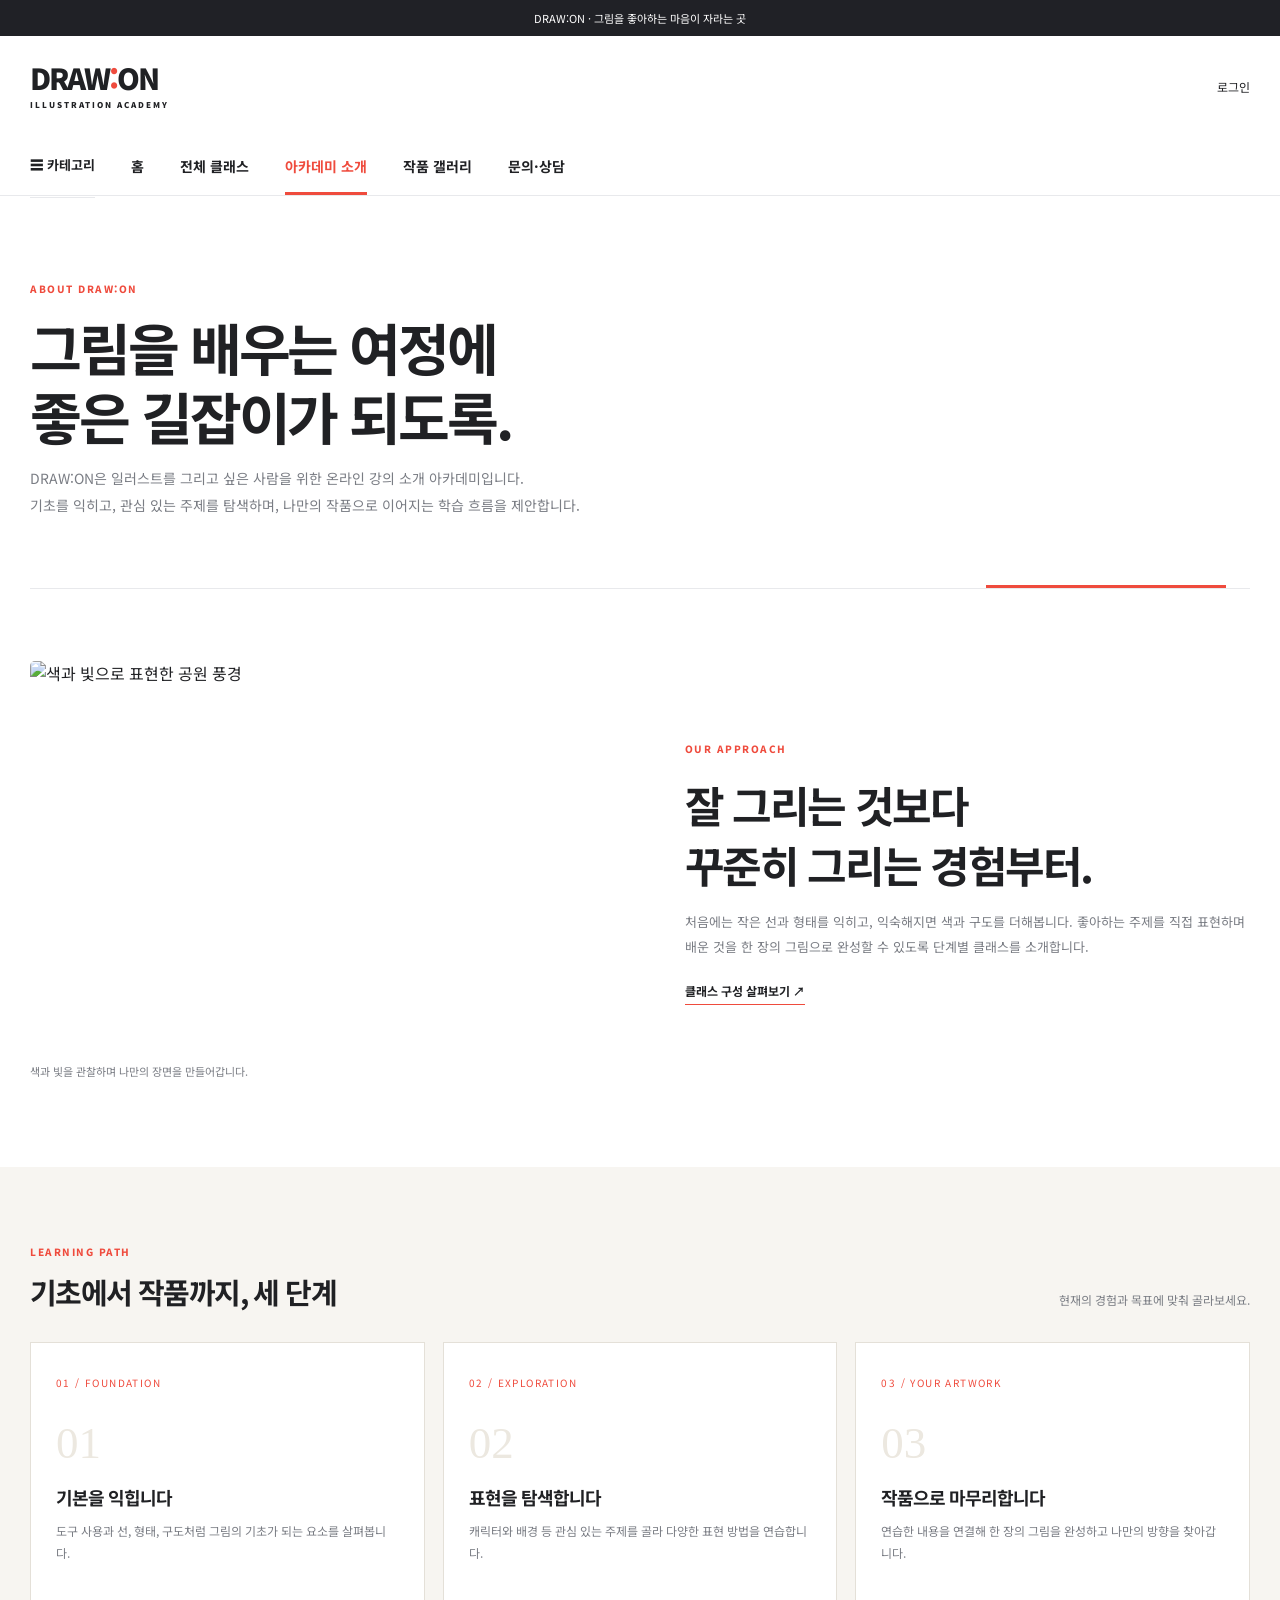
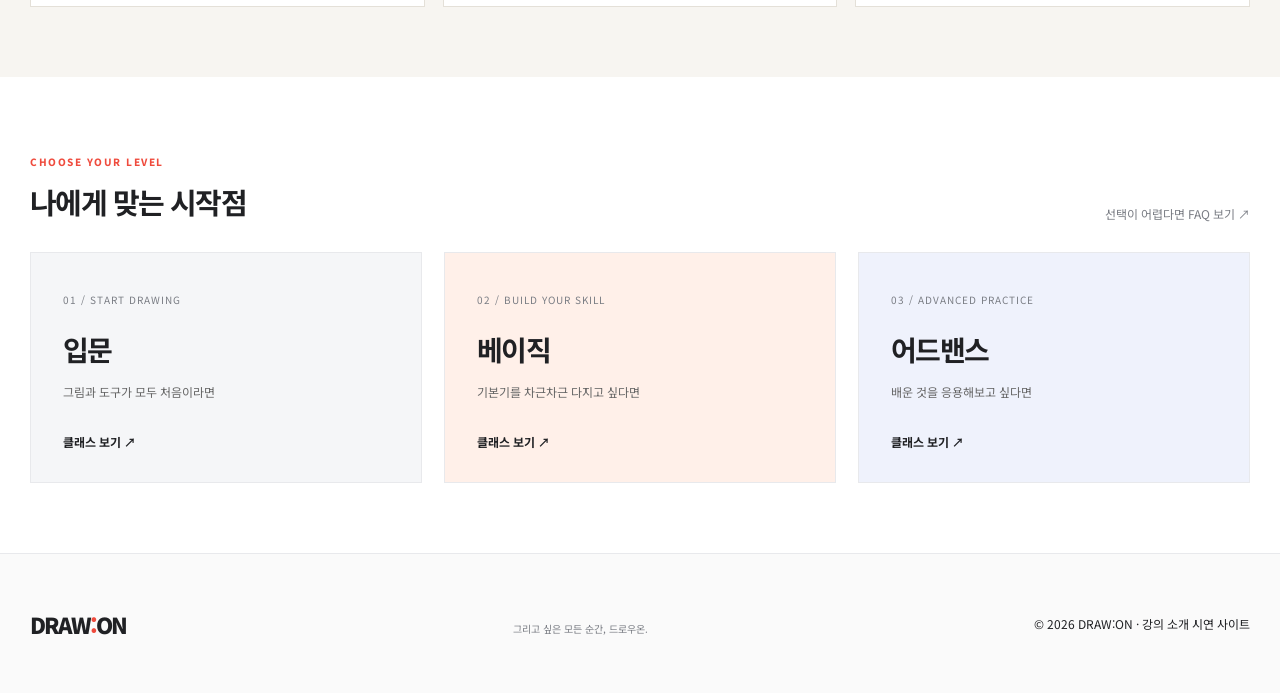
==== commit 03d0c88d: "10-23 / 13:25" ====
--- a/academy.html
+++ b/academy.html
@@ -1,4 +1,4 @@
-﻿<!doctype html>
+<!doctype html>
 <html lang="ko">
   <head>
     <meta charset="utf-8" />
@@ -26,9 +26,9 @@
               ><a href="classes.html#digital">디지털 드로잉</a>
             </div>
             <div>
-              <b>나의 시작점</b><a href="classes.html#beginner">초입문 클래스</a
-              ><a href="classes.html#beginner">입문 클래스</a
-              ><a href="classes.html#beginner">베이직 클래스</a>
+              <b>나의 시작점</b><a href="classes.html#beginner">입문 클래스</a
+              ><a href="classes.html#beginner">베이직 클래스</a
+              ><a href="classes.html#beginner">어드밴스 클래스</a>
             </div>
             <div>
               <b>DRAW:ON</b><a href="gallery.html">작품 갤러리</a
@@ -123,18 +123,18 @@
         </div>
         <div class="level-grid">
           <a class="level" href="classes.html#beginner"
-            ><span>01 / FIRST DRAWING</span>
-            <h3>초입문</h3>
+            ><span>01 / START DRAWING</span>
+            <h3>입문</h3>
             <p>그림과 도구가 모두 처음이라면</p>
             <b>클래스 보기 ↗</b></a
           ><a class="level" href="classes.html#beginner"
             ><span>02 / BUILD YOUR SKILL</span>
-            <h3>입문</h3>
+            <h3>베이직</h3>
             <p>기본기를 차근차근 다지고 싶다면</p>
             <b>클래스 보기 ↗</b></a
           ><a class="level" href="classes.html#beginner"
-            ><span>03 / MAKE YOUR WORLD</span>
-            <h3>베이직</h3>
+            ><span>03 / ADVANCED PRACTICE</span>
+            <h3>어드밴스</h3>
             <p>배운 것을 응용해보고 싶다면</p>
             <b>클래스 보기 ↗</b></a
           >
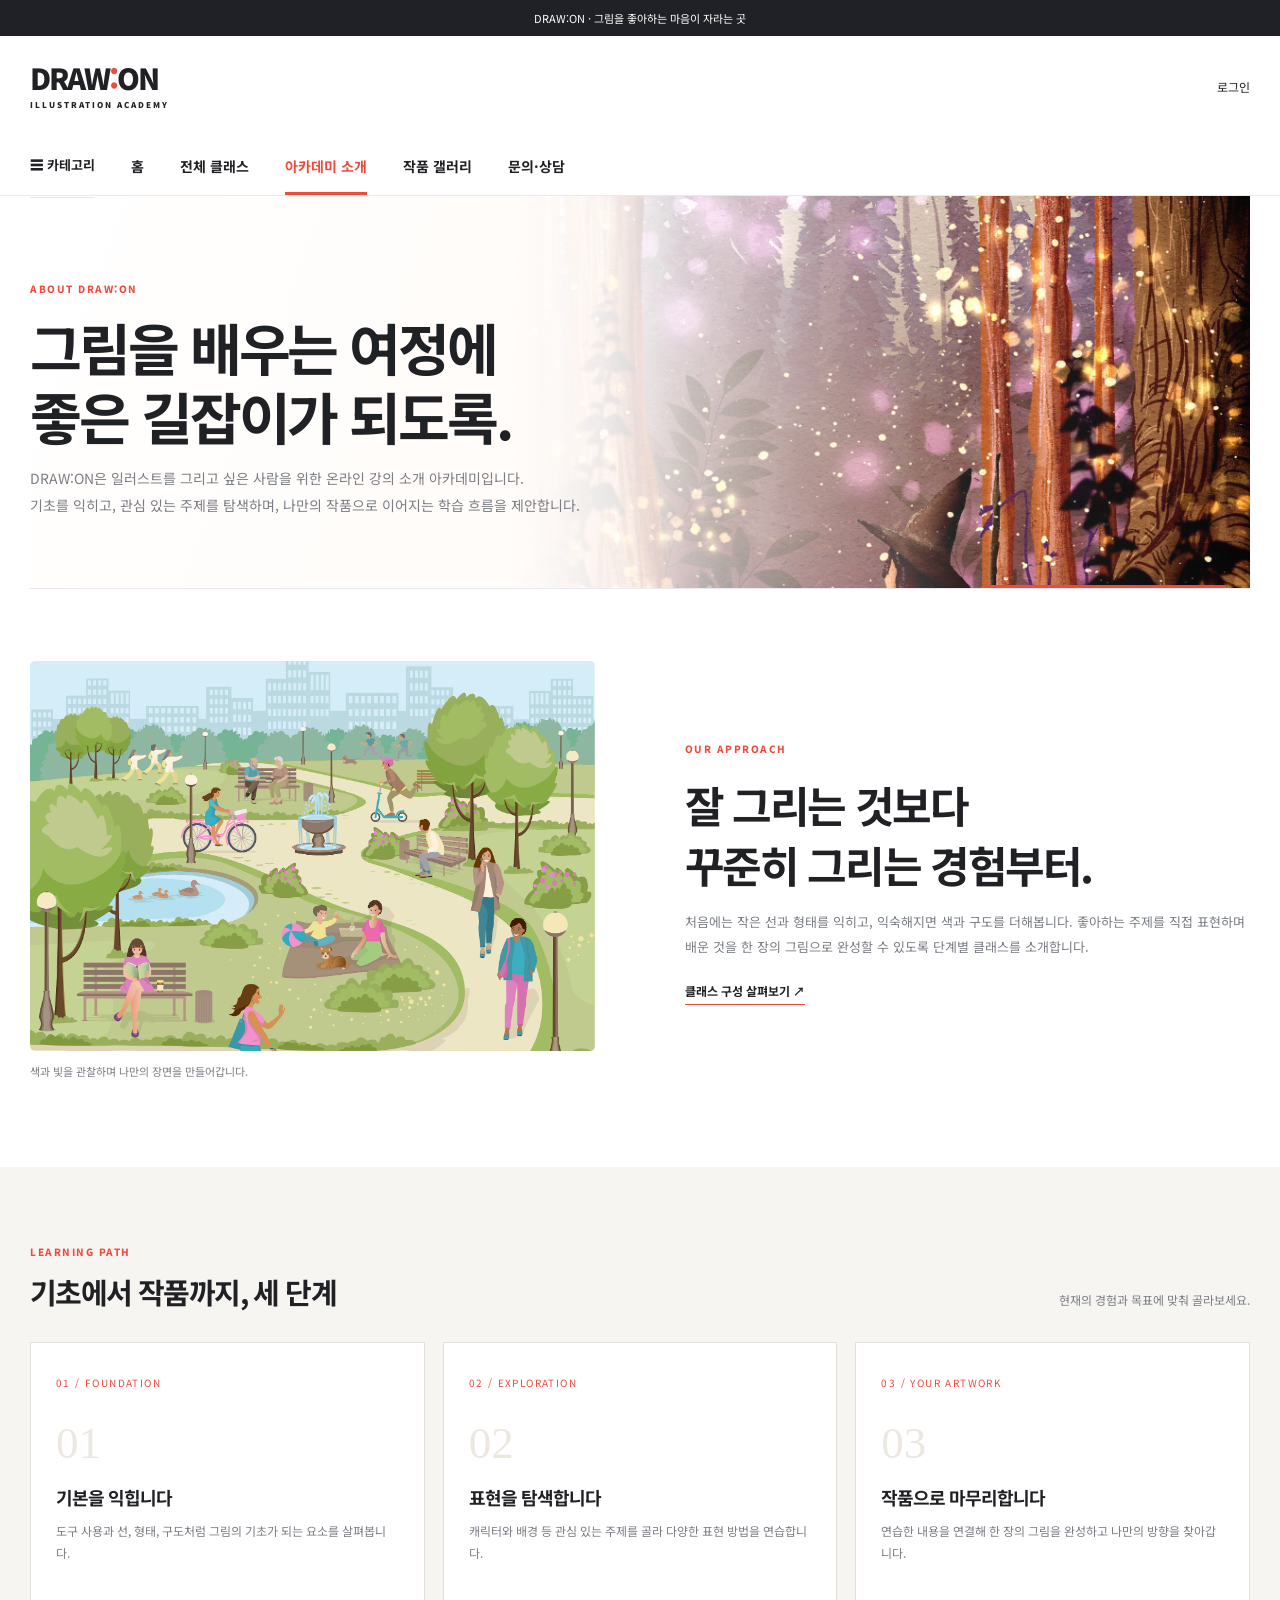
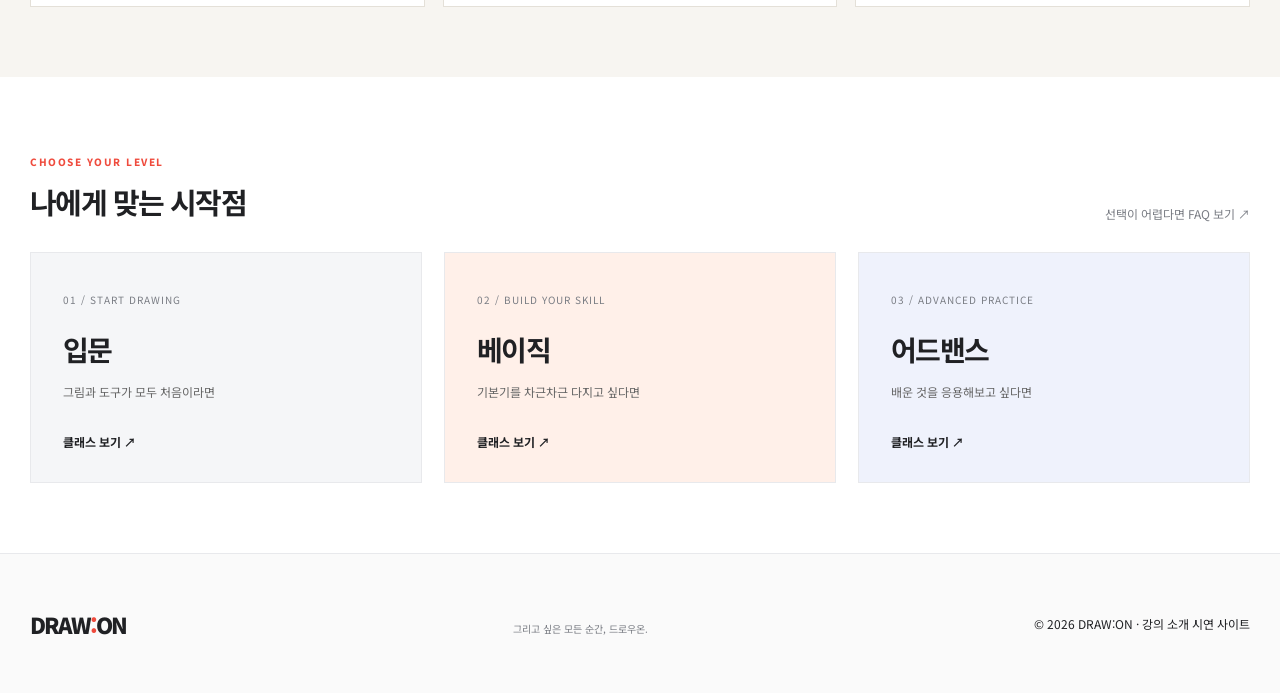
==== commit a397f407: "10-23 / 14:14" ====
--- a/academy.html
+++ b/academy.html
@@ -43,7 +43,7 @@
       </nav>
     </header>
     <main>
-      <section class="page-intro wrap academy-page-intro">
+      <section class="page-intro wrap visual-intro academy-page-intro">
         <span class="eyebrow">ABOUT DRAW:ON</span>
         <h1>그림을 배우는 여정에<br />좋은 길잡이가 되도록.</h1>
         <p>
@@ -55,7 +55,7 @@
       <section class="wrap academy-overview">
         <figure>
           <img
-            src="img2/dandelion_tea-7153125_1920.png"
+            src="img2/dandelion_tea-park-7153125_1920.png"
             alt="색과 빛으로 표현한 공원 풍경"
           />
           <figcaption>
--- a/platform.css
+++ b/platform.css
@@ -1644,6 +1644,52 @@
 .hero-slides figure:nth-child(3) {
   animation-delay: 12s;
 }
+.hero-pick {
+  position: absolute;
+  width: 1px;
+  height: 1px;
+  overflow: hidden;
+  clip-path: inset(50%);
+}
+.hero:has(.hero-pick:checked) .hero-slides figure {
+  animation-name: heroCycleImmediate;
+  animation-duration: 20s;
+}
+.hero:has(.hero-pick:checked) .hero-dots i {
+  animation-name: dotCycleImmediate;
+  animation-duration: 20s;
+}
+#hero-pick-1:checked ~ .hero-slides figure:nth-child(1),
+#hero-pick-2:checked ~ .hero-slides figure:nth-child(2),
+#hero-pick-3:checked ~ .hero-slides figure:nth-child(3) {
+  animation-name: heroCycleSelected;
+  animation-delay: 0s;
+}
+#hero-pick-1:checked ~ .hero-slides figure:nth-child(2),
+#hero-pick-2:checked ~ .hero-slides figure:nth-child(3),
+#hero-pick-3:checked ~ .hero-slides figure:nth-child(1) {
+  animation-delay: 8s;
+}
+#hero-pick-1:checked ~ .hero-slides figure:nth-child(3),
+#hero-pick-2:checked ~ .hero-slides figure:nth-child(1),
+#hero-pick-3:checked ~ .hero-slides figure:nth-child(2) {
+  animation-delay: 14s;
+}
+#hero-pick-1:checked ~ .hero-controls .hero-dots i:nth-child(1),
+#hero-pick-2:checked ~ .hero-controls .hero-dots i:nth-child(2),
+#hero-pick-3:checked ~ .hero-controls .hero-dots i:nth-child(3) {
+  animation-delay: 0s;
+}
+#hero-pick-1:checked ~ .hero-controls .hero-dots i:nth-child(2),
+#hero-pick-2:checked ~ .hero-controls .hero-dots i:nth-child(3),
+#hero-pick-3:checked ~ .hero-controls .hero-dots i:nth-child(1) {
+  animation-delay: 8s;
+}
+#hero-pick-1:checked ~ .hero-controls .hero-dots i:nth-child(3),
+#hero-pick-2:checked ~ .hero-controls .hero-dots i:nth-child(1),
+#hero-pick-3:checked ~ .hero-controls .hero-dots i:nth-child(2) {
+  animation-delay: 14s;
+}
 .hero-slides figure img {
   height: 100%;
   object-fit: cover;
@@ -1683,15 +1729,22 @@
   color: #eee;
   font-size: 13px;
 }
-.hero-dots {
+.hero-controls {
   position: absolute;
-  z-index: 2;
+  z-index: 3;
   bottom: 25px;
   left: 50%;
+  transform: translateX(-50%);
+  display: flex;
+  align-items: center;
+  gap: 10px;
+}
+.hero-dots {
   display: flex;
   gap: 8px;
 }
 .hero-dots i {
+  display: block;
   width: 7px;
   height: 7px;
   border-radius: 50%;
@@ -1704,6 +1757,42 @@
 .hero-dots i:nth-child(3) {
   animation-delay: 12s;
 }
+.hero-arrow label {
+  display: none;
+  width: 22px;
+  height: 22px;
+  align-items: center;
+  justify-content: center;
+  border: 1px solid #ffffff75;
+  border-radius: 50%;
+  color: #fff;
+  font-size: 8px;
+  line-height: 1;
+  cursor: pointer;
+  transition:
+    background 0.2s ease,
+    transform 0.2s ease;
+}
+.hero-arrow label:hover {
+  background: #ffffff35;
+  transform: scale(1.08);
+}
+.hero-prev .prev-default,
+.hero-next .next-default {
+  display: flex;
+}
+.hero:has(.hero-pick:checked) .prev-default,
+.hero:has(.hero-pick:checked) .next-default {
+  display: none;
+}
+#hero-pick-1:checked ~ .hero-controls .prev-from-1,
+#hero-pick-2:checked ~ .hero-controls .prev-from-2,
+#hero-pick-3:checked ~ .hero-controls .prev-from-3,
+#hero-pick-1:checked ~ .hero-controls .next-from-1,
+#hero-pick-2:checked ~ .hero-controls .next-from-2,
+#hero-pick-3:checked ~ .hero-controls .next-from-3 {
+  display: flex;
+}
 @keyframes heroCycle {
   0%,
   3% {
@@ -1716,6 +1805,41 @@
   34%,
   100% {
     opacity: 0;
+  }
+}
+@keyframes heroCycleImmediate {
+  0% {
+    opacity: 0;
+  }
+  3%,
+  24% {
+    opacity: 1;
+  }
+  30%,
+  100% {
+    opacity: 0;
+  }
+}
+@keyframes heroCycleSelected {
+  0%,
+  40% {
+    opacity: 1;
+  }
+  44%,
+  100% {
+    opacity: 0;
+  }
+}
+@keyframes dotCycleImmediate {
+  0%,
+  24% {
+    background: #fff;
+    transform: scale(1.4);
+  }
+  30%,
+  100% {
+    background: #ffffff70;
+    transform: scale(1);
   }
 }
 @keyframes heroPan {
@@ -1942,6 +2066,44 @@
 .page-intro p {
   font-size: 14px;
 }
+.visual-intro {
+  min-height: 350px;
+  padding-right: 35%;
+  isolation: isolate;
+  overflow: hidden;
+  background: linear-gradient(110deg, #fff 0%, #fffaf5 72%, #f7f3ed 100%);
+}
+.visual-intro::before {
+  content: "";
+  position: absolute;
+  z-index: -1;
+  inset: 0 0 0 auto;
+  width: 62%;
+  background-image:
+    linear-gradient(
+      90deg,
+      #fff 0%,
+      rgba(255, 255, 255, 0.82) 18%,
+      rgba(255, 255, 255, 0.12) 62%,
+      rgba(255, 255, 255, 0.02) 100%
+    ),
+    var(--intro-art);
+  background-size: cover;
+  background-position: center 43%;
+  mask-image: linear-gradient(90deg, transparent, #000 26%);
+}
+.classes-page-intro {
+  --intro-art: url("img2/betidraws-halloween-9846822_1920.jpg");
+}
+.academy-page-intro {
+  --intro-art: url("img2/betidraws-magic-9699390_1920.jpg");
+}
+.gallery-page-intro {
+  --intro-art: url("img2/betidraws-halloween-10461278_1920.png");
+}
+.support-intro {
+  --intro-art: url("img2/betidraws-fairy-9607376_1920.jpg");
+}
 .filters a {
   transition: 0.2s ease;
 }
@@ -2090,6 +2252,34 @@
     padding-top: 58px;
     padding-bottom: 38px;
   }
+  .visual-intro {
+    min-height: 310px;
+    padding-right: 12px;
+    padding-bottom: 54px;
+  }
+  .visual-intro::before {
+    inset: auto 0 0 auto;
+    width: 100%;
+    height: 58%;
+    background-image:
+      linear-gradient(
+        180deg,
+        #fff 0%,
+        rgba(255, 255, 255, 0.82) 14%,
+        rgba(255, 255, 255, 0.08) 68%
+      ),
+      var(--intro-art);
+    background-position: center 39%;
+    mask-image: linear-gradient(180deg, transparent, #000 24%);
+    opacity: 0.82;
+  }
+  .visual-intro h1,
+  .visual-intro p,
+  .visual-intro .eyebrow,
+  .visual-intro .gallery-note {
+    position: relative;
+    z-index: 1;
+  }
   .page-intro h1 {
     font-size: 34px;
   }
@@ -2406,6 +2596,261 @@
     order: -1;
   }
 }
+
+/* Buildless class browsing: topic/level filters and sorting use native radios. */
+.class-controls {
+  display: flex;
+  flex-wrap: wrap;
+  align-items: center;
+  gap: 12px 24px;
+  margin-bottom: 28px;
+  padding: 17px 18px;
+  border: 1px solid var(--line);
+  background: #faf9f7;
+}
+.class-controls > a {
+  display: none;
+}
+.control-set {
+  display: flex;
+  align-items: center;
+  flex-wrap: wrap;
+  gap: 6px;
+  padding: 0;
+  margin: 0;
+  border: 0;
+}
+.control-set > span {
+  margin-right: 5px;
+  color: var(--muted);
+  font-size: 11px;
+  font-weight: 700;
+}
+.control-set input {
+  position: absolute;
+  width: 1px;
+  height: 1px;
+  opacity: 0;
+  overflow: hidden;
+}
+.control-set label {
+  display: inline-flex;
+  align-items: center;
+  min-height: 31px;
+  margin: 0;
+  padding: 0 11px;
+  border: 1px solid transparent;
+  border-radius: 20px;
+  color: #5c5e64;
+  cursor: pointer;
+  font-size: 11px;
+  font-weight: 500;
+  white-space: nowrap;
+}
+.control-set label:hover {
+  border-color: #f0b6ae;
+  color: var(--accent);
+}
+.control-set input:focus-visible + label {
+  outline: 2px solid var(--accent);
+  outline-offset: 2px;
+}
+.class-controls:has(#topic-all:checked) label[for="topic-all"],
+.class-controls:has(#topic-character:checked) label[for="topic-character"],
+.class-controls:has(#topic-background:checked) label[for="topic-background"],
+.class-controls:has(#topic-digital:checked) label[for="topic-digital"],
+.class-controls:has(#level-all:checked) label[for="level-all"],
+.class-controls:has(#level-entry:checked) label[for="level-entry"],
+.class-controls:has(#level-basic:checked) label[for="level-basic"],
+.class-controls:has(#level-advanced:checked) label[for="level-advanced"],
+.class-controls:has(#sort-recommended:checked) label[for="sort-recommended"],
+.class-controls:has(#sort-level:checked) label[for="sort-level"],
+.class-controls:has(#sort-reverse:checked) label[for="sort-reverse"] {
+  border-color: var(--accent);
+  background: #fff0ed;
+  color: var(--accent);
+}
+.class-controls:has(#topic-character:checked)
+  + .course-grid
+  .course-card:not(:nth-child(1)):not(:nth-child(2)),
+.class-controls:has(#topic-background:checked)
+  + .course-grid
+  .course-card:not(:nth-child(3)):not(:nth-child(5)),
+.class-controls:has(#topic-digital:checked)
+  + .course-grid
+  .course-card:not(:nth-child(4)),
+.class-controls:has(#level-entry:checked)
+  + .course-grid
+  .course-card:not(:nth-child(4)),
+.class-controls:has(#level-basic:checked)
+  + .course-grid
+  .course-card:not(:nth-child(1)):not(:nth-child(3)),
+.class-controls:has(#level-advanced:checked)
+  + .course-grid
+  .course-card:not(:nth-child(2)):not(:nth-child(5)) {
+  display: none;
+}
+.class-controls:has(#sort-level:checked)
+  + .course-grid
+  .course-card:nth-child(4) {
+  order: 1;
+}
+.class-controls:has(#sort-level:checked)
+  + .course-grid
+  .course-card:nth-child(1) {
+  order: 2;
+}
+.class-controls:has(#sort-level:checked)
+  + .course-grid
+  .course-card:nth-child(3) {
+  order: 3;
+}
+.class-controls:has(#sort-level:checked)
+  + .course-grid
+  .course-card:nth-child(2) {
+  order: 4;
+}
+.class-controls:has(#sort-level:checked)
+  + .course-grid
+  .course-card:nth-child(5) {
+  order: 5;
+}
+.class-controls:has(#sort-reverse:checked)
+  + .course-grid
+  .course-card:nth-child(5) {
+  order: 1;
+}
+.class-controls:has(#sort-reverse:checked)
+  + .course-grid
+  .course-card:nth-child(4) {
+  order: 2;
+}
+.class-controls:has(#sort-reverse:checked)
+  + .course-grid
+  .course-card:nth-child(3) {
+  order: 3;
+}
+.class-controls:has(#sort-reverse:checked)
+  + .course-grid
+  .course-card:nth-child(2) {
+  order: 4;
+}
+.class-controls:has(#sort-reverse:checked)
+  + .course-grid
+  .course-card:nth-child(1) {
+  order: 5;
+}
+@media (max-width: 760px) {
+  .class-controls {
+    align-items: flex-start;
+    flex-direction: column;
+    gap: 10px;
+  }
+}
+
+/* Refined class discovery panel */
+.class-controls {
+  display: grid;
+  grid-template-columns: repeat(3, minmax(0, 1fr));
+  align-items: stretch;
+  gap: 12px;
+  margin-bottom: 30px;
+  padding: 21px 22px;
+  border: 1px solid #e8e6e2;
+  border-radius: 9px;
+  background: linear-gradient(180deg, #fff 0%, #fbfaf8 100%);
+  box-shadow: 0 8px 24px #20212408;
+}
+.class-controls-head {
+  grid-column: 1/-1;
+  display: flex;
+  align-items: baseline;
+  gap: 12px;
+  padding: 0 3px 13px;
+  border-bottom: 1px solid #eeeae5;
+}
+.class-controls-head .eyebrow {
+  font-size: 9px;
+}
+.class-controls-head strong {
+  font-size: 15px;
+  letter-spacing: -0.04em;
+}
+.class-controls-head p {
+  margin: 0 0 0 auto;
+  color: var(--muted);
+  font-size: 11px;
+}
+.control-set {
+  min-width: 0;
+  align-content: start;
+  gap: 7px;
+  padding: 14px;
+  border: 1px solid #efede9;
+  border-radius: 6px;
+  background: #f8f7f5;
+}
+.control-set > span {
+  flex: 0 0 100%;
+  margin: 0 0 4px;
+  color: #35363a;
+  font-size: 11px;
+  font-weight: 800;
+}
+.control-set label {
+  min-height: 33px;
+  padding: 0 12px;
+  border: 1px solid #e9e6e1;
+  border-radius: 4px;
+  background: #fff;
+  color: #62646b;
+  font-size: 10px;
+}
+.control-set label:hover {
+  border-color: #ef9b91;
+  background: #fff9f7;
+}
+.class-controls:has(#topic-all:checked) label[for="topic-all"],
+.class-controls:has(#topic-character:checked) label[for="topic-character"],
+.class-controls:has(#topic-background:checked) label[for="topic-background"],
+.class-controls:has(#topic-digital:checked) label[for="topic-digital"],
+.class-controls:has(#level-all:checked) label[for="level-all"],
+.class-controls:has(#level-entry:checked) label[for="level-entry"],
+.class-controls:has(#level-basic:checked) label[for="level-basic"],
+.class-controls:has(#level-advanced:checked) label[for="level-advanced"],
+.class-controls:has(#sort-recommended:checked) label[for="sort-recommended"],
+.class-controls:has(#sort-level:checked) label[for="sort-level"],
+.class-controls:has(#sort-reverse:checked) label[for="sort-reverse"] {
+  border-color: var(--accent);
+  background: var(--accent);
+  color: #fff;
+  box-shadow: 0 3px 8px #ef4b3d25;
+}
+@media (max-width: 1000px) {
+  .class-controls {
+    grid-template-columns: repeat(2, minmax(0, 1fr));
+  }
+  .sort-set {
+    grid-column: 1/-1;
+  }
+}
+@media (max-width: 650px) {
+  .class-controls {
+    grid-template-columns: 1fr;
+    padding: 16px;
+  }
+  .class-controls-head {
+    align-items: flex-start;
+    flex-direction: column;
+    gap: 5px;
+  }
+  .class-controls-head p {
+    margin: 3px 0 0;
+  }
+  .sort-set {
+    grid-column: auto;
+  }
+}
 @media (max-width: 650px) {
   .academy-steps {
     grid-template-columns: 1fr;
@@ -2457,9 +2902,15 @@
   margin: 0;
 }
 .academy-overview img {
+  display: block;
   width: 100%;
   height: 390px;
+  min-height: 260px;
   border-radius: 5px;
+  object-fit: cover;
+  object-position: center 42%;
+  opacity: 1;
+  visibility: visible;
 }
 .academy-overview figcaption {
   padding-top: 12px;
@@ -2485,7 +2936,10 @@
 }
 .gallery-note {
   display: flex;
-  justify-content: space-between;
+  justify-content: flex-start;
+  align-items: center;
+  gap: 50px;
+  width: fit-content;
   margin-top: 28px;
   padding-top: 14px;
   border-top: 1px solid var(--line);
@@ -2495,6 +2949,7 @@
 }
 .gallery-note span {
   color: var(--accent);
+  flex: 0 0 auto;
 }
 .gallery-end {
   padding: 30px 20px 70px;
@@ -2520,3 +2975,162 @@
     height: clamp(240px, 55vw, 390px);
   }
 }
+
+/* Demo sign-in options and CSS-only notice modal */
+.login-header .header-inner {
+  justify-content: space-between;
+}
+.login-form .social-buttons {
+  display: grid;
+  gap: 10px;
+  margin: 27px 0 20px;
+}
+.social-button {
+  position: relative;
+  display: flex;
+  align-items: center;
+  justify-content: center;
+  min-height: 48px;
+  border: 1px solid transparent;
+  border-radius: 4px;
+  font-size: 12px;
+  font-weight: 700;
+  transition:
+    transform 0.18s,
+    box-shadow 0.18s;
+}
+.social-button:hover {
+  color: inherit;
+  transform: translateY(-1px);
+  box-shadow: 0 5px 14px #20212414;
+}
+.social-button > span {
+  position: absolute;
+  left: 16px;
+  font-size: 15px;
+  font-weight: 900;
+}
+.social-kakao {
+  background: #fee500;
+  color: #191919;
+}
+.social-naver {
+  background: #03c75a;
+  color: white;
+}
+.social-google {
+  border-color: #dedfe2;
+  background: white;
+  color: #34363b;
+}
+.social-google > span {
+  color: #4285f4;
+}
+.login-divider {
+  display: flex;
+  align-items: center;
+  gap: 13px;
+  margin: 20px 0;
+  color: var(--muted);
+  font-size: 10px;
+}
+.login-divider:before,
+.login-divider:after {
+  content: "";
+  height: 1px;
+  flex: 1;
+  background: var(--line);
+}
+.login-fields label {
+  margin: 15px 0;
+}
+.login-submit {
+  width: 100%;
+  margin-top: 8px;
+  background: var(--accent);
+  color: #fff;
+}
+.login-signup {
+  margin: 22px 0 10px;
+  text-align: center;
+  font-size: 11px !important;
+}
+.login-signup a {
+  color: var(--accent);
+  font-weight: 700;
+}
+.login-browse {
+  display: block;
+  text-align: center;
+  font-size: 11px;
+}
+.login-modal {
+  display: none;
+  position: fixed;
+  inset: 0;
+  z-index: 100;
+  place-items: center;
+  padding: 20px;
+}
+.login-modal:target {
+  display: grid;
+}
+.login-modal-backdrop {
+  position: absolute;
+  inset: 0;
+  background: #15151ab8;
+  backdrop-filter: blur(4px);
+}
+.login-modal-card {
+  position: relative;
+  z-index: 1;
+  width: min(430px, 100%);
+  padding: 38px 34px 30px;
+  border-radius: 8px;
+  background: #fff;
+  text-align: center;
+  box-shadow: 0 24px 70px #0003;
+  animation: rise 0.25s both;
+}
+.login-modal-mark {
+  color: var(--accent);
+  font-size: 10px;
+  font-weight: 900;
+  letter-spacing: 2px;
+}
+.login-modal-card h2 {
+  margin: 15px 0 10px;
+  font-size: 23px;
+}
+.login-modal-card p {
+  margin-bottom: 22px;
+  color: var(--muted);
+  font-size: 12px;
+}
+.login-modal-card .button {
+  min-width: 145px;
+  background: var(--accent);
+  color: white;
+}
+.login-modal-close {
+  position: absolute;
+  top: 10px;
+  right: 15px;
+  color: #73757b;
+  font-size: 25px;
+  line-height: 1;
+}
+.login-modal-close:hover {
+  color: var(--accent);
+}
+@media (max-width: 650px) {
+  .login-layout {
+    min-height: auto;
+  }
+  .login-art {
+    min-height: 240px;
+  }
+  .login-modal-card {
+    padding: 34px 22px 25px;
+  }
+}
